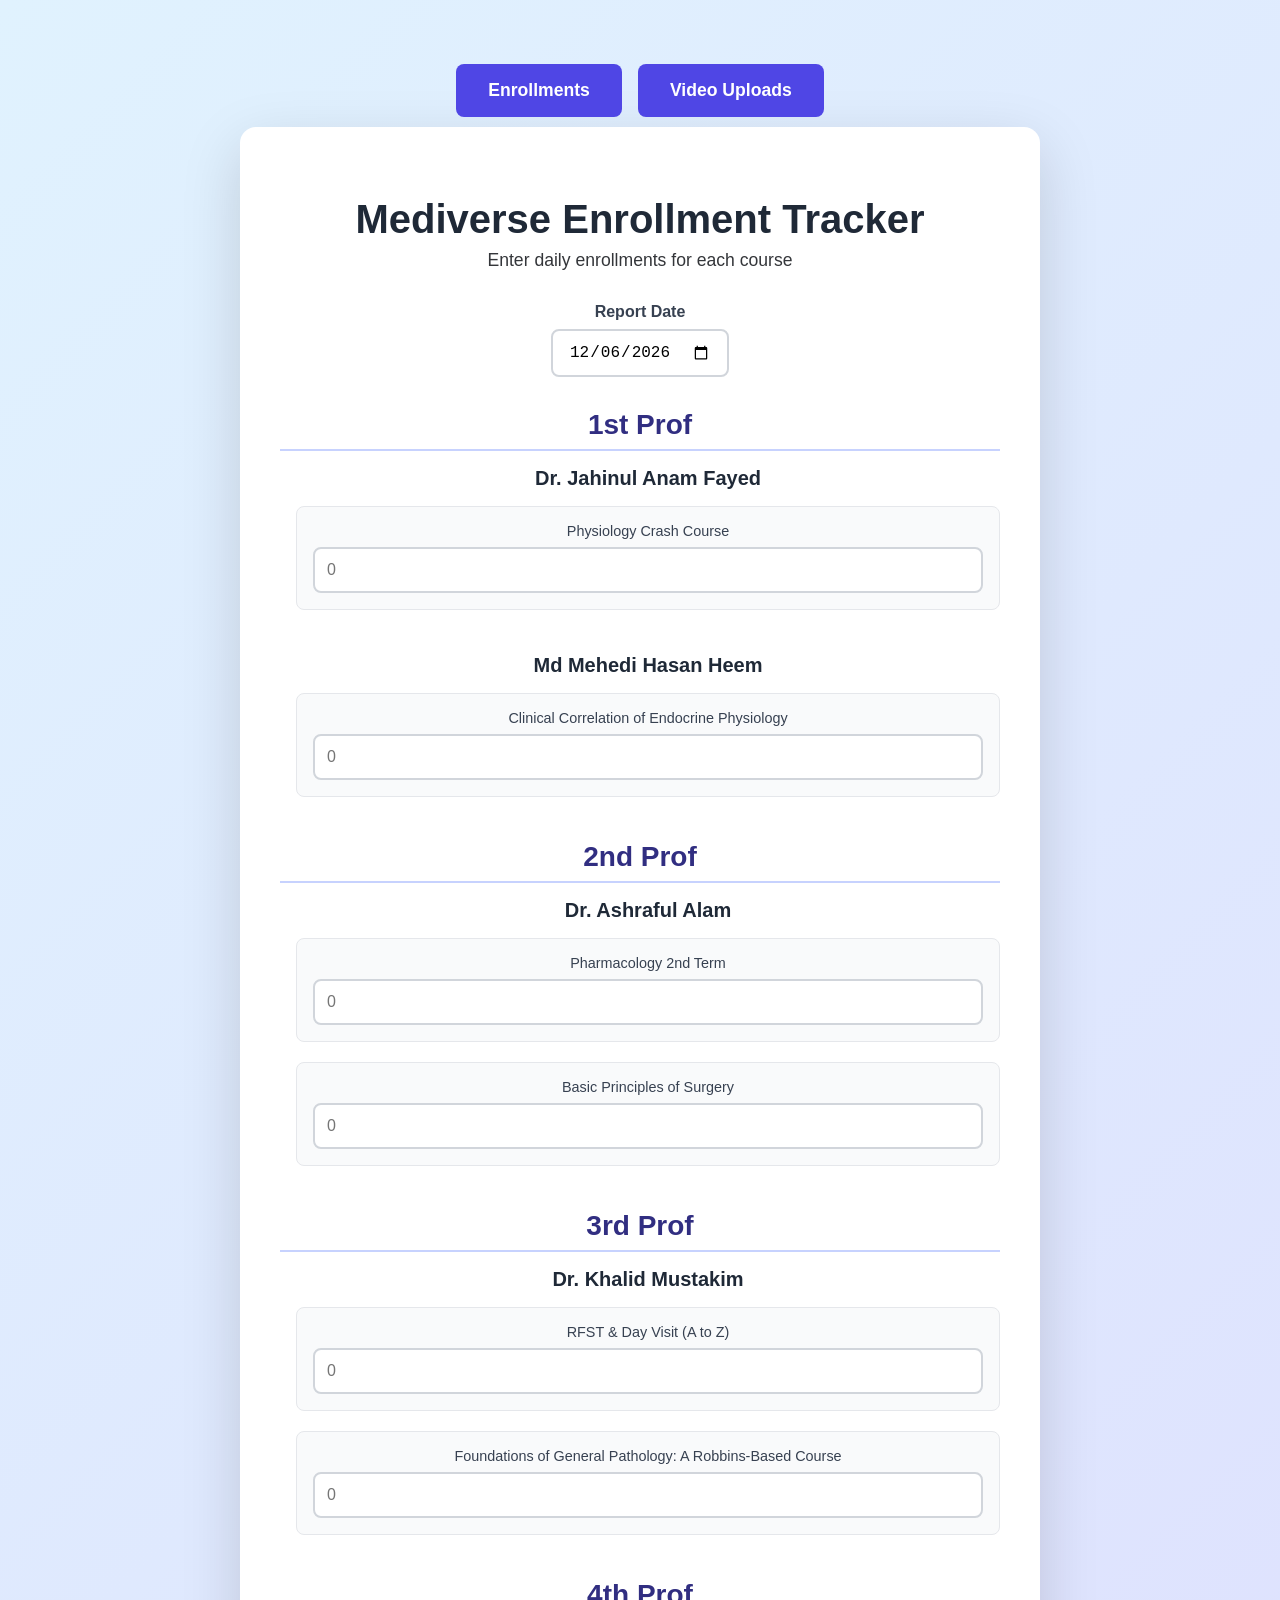
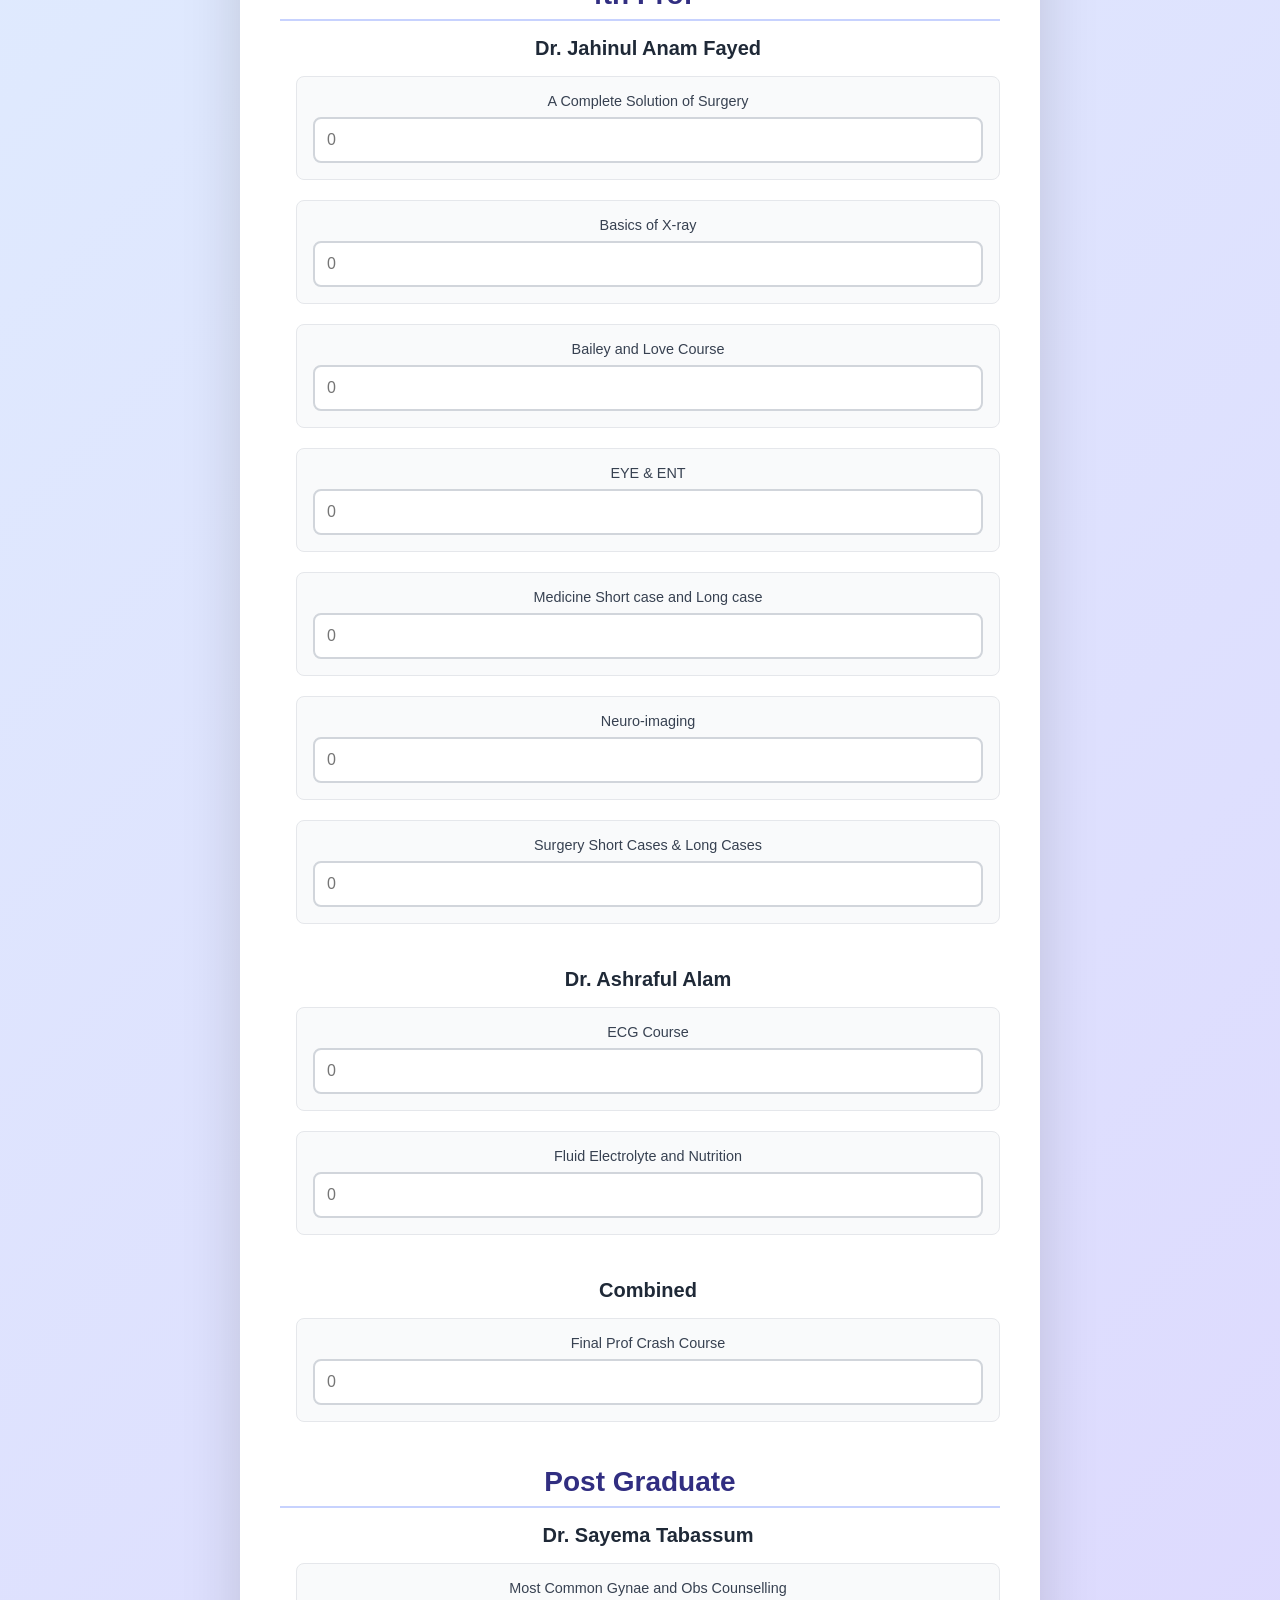
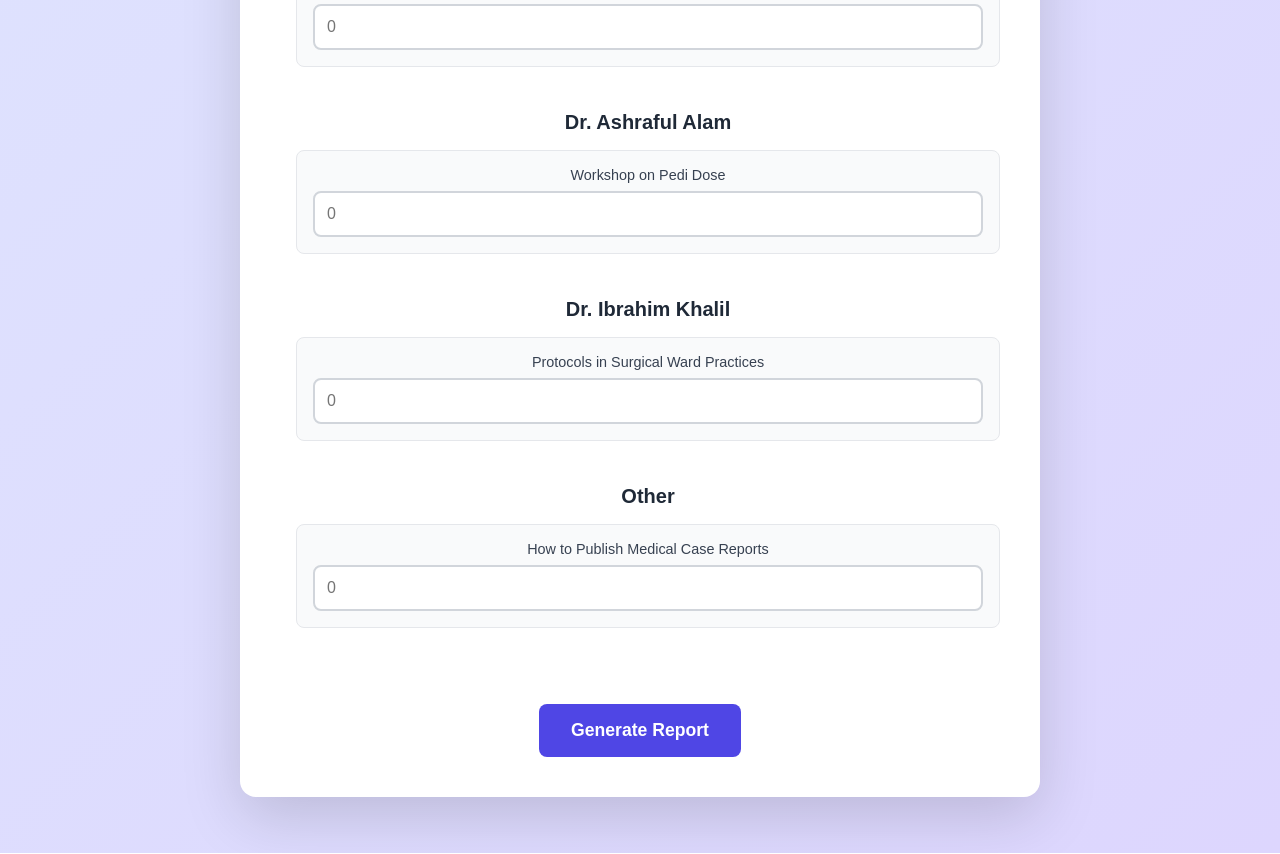
==== index.html @ a091a749 "update" ====
<!doctype html>
<html lang="en">
  <head>
    <meta charset="UTF-8" />
    <meta name="viewport" content="width=device-width, initial-scale=1.0" />
    <title>Mediverse Enrollment Tracker</title>
    <style>
      * {
        margin: 0;
        padding: 0;
        box-sizing: border-box;
      }

      body {
        font-family: "Segoe UI", Tahoma, Geneva, Verdana, sans-serif;
        background: linear-gradient(135deg, #e0f2fe 0%, #ddd6fe 100%);
        min-height: 100vh;
        padding: 2rem;
      }

      .container {
        max-width: 800px;
        margin: 0 auto;
      }

      .card {
        background: white;
        border-radius: 1rem;
        box-shadow: 0 20px 60px rgba(0, 0, 0, 0.15);
        padding: 40px;
        margin-bottom: 1.5rem;
      }
      .card-content {
        width: 100%;
        margin: 0 auto;
        display: flex;
        flex-direction: column;
        justify-items: center;
        justify-content: center;
        text-align: center;
      }
      /* ------------------- */
      h1 {
        color: #1f2937;
        font-size: 2.5rem;
        margin-bottom: 0.5rem;
        text-align: center;
        margin-top: 30px;
      }

      .subtitle {
        color: #34363a;
        margin-bottom: 2rem;
        font-size: 1.1rem;
      }

      .date-input {
        margin-bottom: 2rem;
      }

      .date-input label {
        display: block;
        font-weight: 600;
        color: #374151;
        margin-bottom: 0.5rem;
      }

      .date-input input {
        padding: 0.75rem 1rem;
        border: 2px solid #d1d5db;
        border-radius: 0.5rem;
        font-size: 1rem;
      }

      .date-input input:focus {
        outline: none;
        border-color: #4f46e5;
      }

      .prof-section {
        /* margin-bottom: 2rem; */
        margin: 0 auto;
        display: flex;
        flex-direction: column;
        justify-content: center;
        justify-items: center;
      }

      .prof-title {
        color: #312e81;
        font-size: 1.75rem;
        font-weight: 700;
        margin-bottom: 1rem;
        padding-bottom: 0.5rem;
        border-bottom: 2px solid #c7d2fe;
      }

      .mentor-section {
        margin-left: 1rem;
        margin-bottom: 1.5rem;
      }

      .mentor-title {
        color: #1f2937;
        font-size: 1.25rem;
        font-weight: 600;
        margin-bottom: 1rem;
      }

      .course-item {
        margin: 0px auto 20px;
        width: 100%;
        background: #f9fafb;
        border: 1px solid #e5e7eb;
        border-radius: 0.5rem;
        padding: 1rem;
      }

      .course-item label {
        display: block;
        color: #374151;
        font-weight: 500;
        margin-bottom: 0.5rem;
        font-size: 0.9rem;
      }

      .course-item input {
        width: 100%;
        padding: 0.75rem;
        border: 2px solid #d1d5db;
        border-radius: 0.5rem;
        font-size: 1rem;
      }

      .course-item input:focus {
        outline: none;
        border-color: #4f46e5;
      }

      .btn-container {
        display: flex;
        gap: 1rem;
        justify-content: center;
        margin-top: 2rem;
      }

      .btn {
        padding: 1rem 2rem;
        font-size: 1.1rem;
        font-weight: 600;
        border: none;
        border-radius: 0.5rem;
        cursor: pointer;
        transition: all 0.3s;
      }

      .btn-primary {
        background: #4f46e5;
        color: white;
      }

      .btn-primary:hover {
        background: #4338ca;
      }

      .btn-secondary {
        background: #6b7280;
        color: white;
      }

      .btn-secondary:hover {
        background: #4b5563;
      }

      /* Report Styles */
      /* ----------------------------------------- */
      #report-view {
        display: none;
      }

      .report-header {
        border-bottom: 4px solid #217080;
        padding-bottom: 1.5rem;
        margin-bottom: 1.5rem;
        display: flex;
        justify-content: space-between;
        align-items: center;
      }

      .report-title-section h1 {
        font-size: 3rem;
      }

      .report-date {
        text-align: right;
        color: #374151;
        font-size: 1.1rem;
      }

      .total-card {
        background: linear-gradient(45deg, #2ebee6 0%, #077192 100%);
        color: white;
        border-radius: 1rem;
        padding: 2rem;
        margin-bottom: 2rem;
        box-shadow: 0 10px 30px rgba(79, 70, 229, 0.3);
      }

      .total-content {
        display: flex;
        align-items: center;
        gap: 1.5rem;
      }

      .total-icon {
        font-size: 3rem;
      }

      .total-label {
        color: #ffffff;
        font-size: 1.5rem;
        font-weight: bold;
        text-transform: uppercase;
        letter-spacing: 0.05em;
      }

      .total-number {
        font-size: 3.5rem;
        font-weight: 700;
      }

      .report-prof-section {
        margin-bottom: 2rem;
      }

      .report-prof-header {
        background: #eef2ff;
        border-radius: 0.5rem;
        padding: 1rem 1.5rem;
        margin-bottom: 1rem;
        display: flex;
        justify-content: space-between;
        align-items: center;
      }

      .report-prof-title {
        color: #312e81;
        font-size: 1.75rem;
        font-weight: 700;
      }

      .report-prof-total {
        background: #4f46e5;
        color: white;
        padding: 0.5rem 1.5rem;
        border-radius: 2rem;
        font-weight: 700;
        font-size: 1.1rem;
      }

      .report-mentor-section {
        margin-left: 1.5rem;
        margin-bottom: 1.5rem;
      }

      .report-mentor-header {
        background: white;
        border-left: 4px solid #818cf8;
        padding: 0.75rem 1rem;
        margin-bottom: 1rem;
        display: flex;
        justify-content: space-between;
        align-items: center;
      }

      .report-mentor-title {
        font-size: 1.25rem;
        font-weight: 600;
        color: #1f2937;
      }

      .report-mentor-total {
        color: #4f46e5;
        font-weight: 600;
      }

      .report-course-list {
        margin-left: 1.5rem;
      }

      .report-course-item {
        background: #f9fafb;
        border-radius: 0.5rem;
        padding: 1rem 1.5rem;
        margin-bottom: 0.5rem;
        display: flex;
        justify-content: space-between;
        align-items: center;
      }

      .report-course-name {
        color: #374151;
      }

      .report-course-count {
        background: #ddd6fe;
        color: #5b21b6;
        padding: 0.5rem 1rem;
        border-radius: 2rem;
        font-weight: 600;
      }

      .report-footer {
        border-top: 2px solid #e5e7eb;
        padding-top: 1.5rem;
        margin-top: 2rem;
        text-align: center;
        color: #6b7280;
        font-size: 0.875rem;
      }

      .hidden {
        display: none;
      }
    </style>
  </head>
  <body>
    <!-- Form View -->
    <div id="form-view" class="container">
      <div class="btn-container" style="margin-bottom: 10px">
        <a href="#" style="text-decoration: none; color: white"
          ><button class="btn btn-primary">Enrollments</button></a
        >
        <a href="./videoReport.html" style="text-decoration: none; color: white"
          ><button class="btn btn-primary">Video Uploads</button></a
        >
      </div>
      <div class="card">
        <div class="card-content">
          <h1>Mediverse Enrollment Tracker</h1>
          <p class="subtitle">Enter daily enrollments for each course</p>

          <div class="date-input">
            <label>Report Date</label>
            <input type="date" id="reportDate" />
          </div>

          <div id="coursesForm"></div>

          <div class="btn-container">
            <button class="btn btn-primary" onclick="generateReport()">
              Generate Report
            </button>
          </div>
        </div>
      </div>
    </div>

    <!-- Report View -->
    <div id="report-view" class="container">
      <div class="card">
        <div class="report-header">
          <div class="report-title-section">
            <h1>Mediverse</h1>
            <p class="subtitle">Daily Enrollment Report</p>
          </div>
          <div class="report-date" id="reportDateDisplay"></div>
        </div>

        <div class="total-card">
          <div class="total-content">
            <div class="total-icon">🧑‍🎓</div>
            <div>
              <div class="total-label">Total Enrollments</div>
              <div class="total-number" id="totalEnrollments">0</div>
            </div>
          </div>
        </div>

        <div id="reportContent"></div>

        <div class="report-footer">
          Generated by Mediverse Enrollment Tracking System
        </div>
      </div>

      <div class="btn-container">
        <button class="btn btn-secondary" onclick="backToForm()">
          ← Back to Form
        </button>
        <button class="btn btn-primary" onclick="downloadReport()">
          📥 Download Report
        </button>
        <button class="btn btn-primary" onclick="newReport()">
          New Report
        </button>
      </div>
    </div>

    <!-- html2canvas library for screenshot -->
    <script>
      const courses = {
        "1st Prof": {
          "Dr. Jahinul Anam Fayed": ["Physiology Crash Course"],
          "Md Mehedi Hasan Heem": [
            "Clinical Correlation of Endocrine Physiology",
          ],
        },
        "2nd Prof": {
          "Dr. Ashraful Alam": [
            "Pharmacology 2nd Term",
            "Basic Principles of Surgery",
          ],
        },
        "3rd Prof": {
          "Dr. Khalid Mustakim": [
            "RFST & Day Visit (A to Z)",
            "Foundations of General Pathology: A Robbins-Based Course",
          ],
        },
        "4th Prof": {
          "Dr. Jahinul Anam Fayed": [
            "A Complete Solution of Surgery",
            "Basics of X-ray",
            "Bailey and Love Course",
            "EYE & ENT",
            "Medicine Short case and Long case",
            "Neuro-imaging",
            "Surgery Short Cases & Long Cases",
          ],
          "Dr. Ashraful Alam": [
            "ECG Course",
            "Fluid Electrolyte and Nutrition",
          ],
          Combined: ["Final Prof Crash Course"],
        },
        "Post Graduate": {
          "Dr. Sayema Tabassum": ["Most Common Gynae and Obs Counselling"],
          "Dr. Ashraful Alam": ["Workshop on Pedi Dose"],
          "Dr. Ibrahim Khalil": ["Protocols in Surgical Ward Practices"],
          Other: ["How to Publish Medical Case Reports"],
        },
      };

      let enrollments = {};

      // Initialize form
      function initForm() {
        const today = new Date().toISOString().split("T")[0];
        document.getElementById("reportDate").value = today;

        const formContainer = document.getElementById("coursesForm");
        let html = "";

        for (const [prof, mentors] of Object.entries(courses)) {
          html += `<div class="prof-section">
                    <h2 class="prof-title">${prof}</h2>`;

          for (const [mentor, courseList] of Object.entries(mentors)) {
            html += `<div class="mentor-section">
                        <h3 class="mentor-title">${mentor}</h3>
                        <div class="courses-grid">`;

            for (const course of courseList) {
              const id = `${prof}|${mentor}|${course}`;
              html += `<div class="course-item">
                            <label>${course}</label>
                            <input type="number" min="0" placeholder="0" id="${id}" 
                                   onchange="updateEnrollment('${id}', this.value)">
                        </div>`;
            }

            html += `</div></div>`;
          }

          html += `</div>`;
        }

        formContainer.innerHTML = html;
      }

      function updateEnrollment(id, value) {
        enrollments[id] = parseInt(value) || 0;
      }

      function generateReport() {
        const date = document.getElementById("reportDate").value;
        const dateObj = new Date(date + "T00:00:00");
        const formattedDate = dateObj.toLocaleDateString("en-GB", {
          day: "2-digit",
          month: "long",
          year: "numeric",
        });

        document.getElementById("reportDateDisplay").innerHTML =
          `📅 ${formattedDate}`;

        let total = 0;
        for (const val of Object.values(enrollments)) {
          total += val;
        }
        document.getElementById("totalEnrollments").textContent = total;

        const reportContent = document.getElementById("reportContent");
        let html = "";

        for (const [prof, mentors] of Object.entries(courses)) {
          let profTotal = 0;
          let profHtml = "";

          for (const [mentor, courseList] of Object.entries(mentors)) {
            let mentorTotal = 0;
            let mentorHtml = "";

            for (const course of courseList) {
              const id = `${prof}|${mentor}|${course}`;
              const count = enrollments[id] || 0;

              if (count > 0) {
                mentorTotal += count;
                mentorHtml += `<div class="report-course-item">
                                <span class="report-course-name">${course}</span>
                                <span class="report-course-count">${count}</span>
                            </div>`;
              }
            }

            if (mentorTotal > 0) {
              profTotal += mentorTotal;
              profHtml += `<div class="report-mentor-section">
                            <div class="report-mentor-header">
                                <span class="report-mentor-title">${mentor}</span>
                                <span class="report-mentor-total">${mentorTotal} enrollments</span>
                            </div>
                            <div class="report-course-list">${mentorHtml}</div>
                        </div>`;
            }
          }

          if (profTotal > 0) {
            html += `<div class="report-prof-section">
                        <div class="report-prof-header">
                            <span class="report-prof-title">📚 ${prof}</span>
                            <span class="report-prof-total">${profTotal} students</span>
                        </div>
                        ${profHtml}
                    </div>`;
          }
        }

        reportContent.innerHTML = html;

        document.getElementById("form-view").style.display = "none";
        document.getElementById("report-view").style.display = "block";
      }

      function backToForm() {
        document.getElementById("form-view").style.display = "block";
        document.getElementById("report-view").style.display = "none";
      }

      function newReport() {
        enrollments = {};
        const inputs = document.querySelectorAll('input[type="number"]');
        inputs.forEach((input) => (input.value = ""));
        backToForm();
      }

      function downloadReport() {
        // Check if html2canvas is loaded
        if (typeof html2canvas === "undefined") {
          alert(
            "Download library is still loading. Please wait a moment and try again.",
          );
          return;
        }

        const reportCard = document.querySelector("#report-view .card");
        const buttons = document.querySelector("#report-view .btn-container");

        // Hide buttons temporarily
        buttons.style.display = "none";

        // Small delay to ensure rendering
        setTimeout(() => {
          html2canvas(reportCard, {
            scale: 2,
            backgroundColor: "#ffffff",
            logging: false,
            useCORS: true,
            allowTaint: true,
          })
            .then((canvas) => {
              // Show buttons again
              buttons.style.display = "flex";

              // Convert to blob and download
              canvas.toBlob((blob) => {
                const url = URL.createObjectURL(blob);
                const link = document.createElement("a");
                const date = document.getElementById("reportDate").value;
                link.download = `Mediverse_Enrollment_Report_${date}.png`;
                link.href = url;
                document.body.appendChild(link);
                link.click();
                document.body.removeChild(link);
                URL.revokeObjectURL(url);
              });
            })
            .catch((error) => {
              buttons.style.display = "flex";
              alert("Error generating report: " + error.message);
              console.error("Download error:", error);
            });
        }, 100);
      }

      // Initialize on load
      initForm();
    </script>
  </body>
</html>
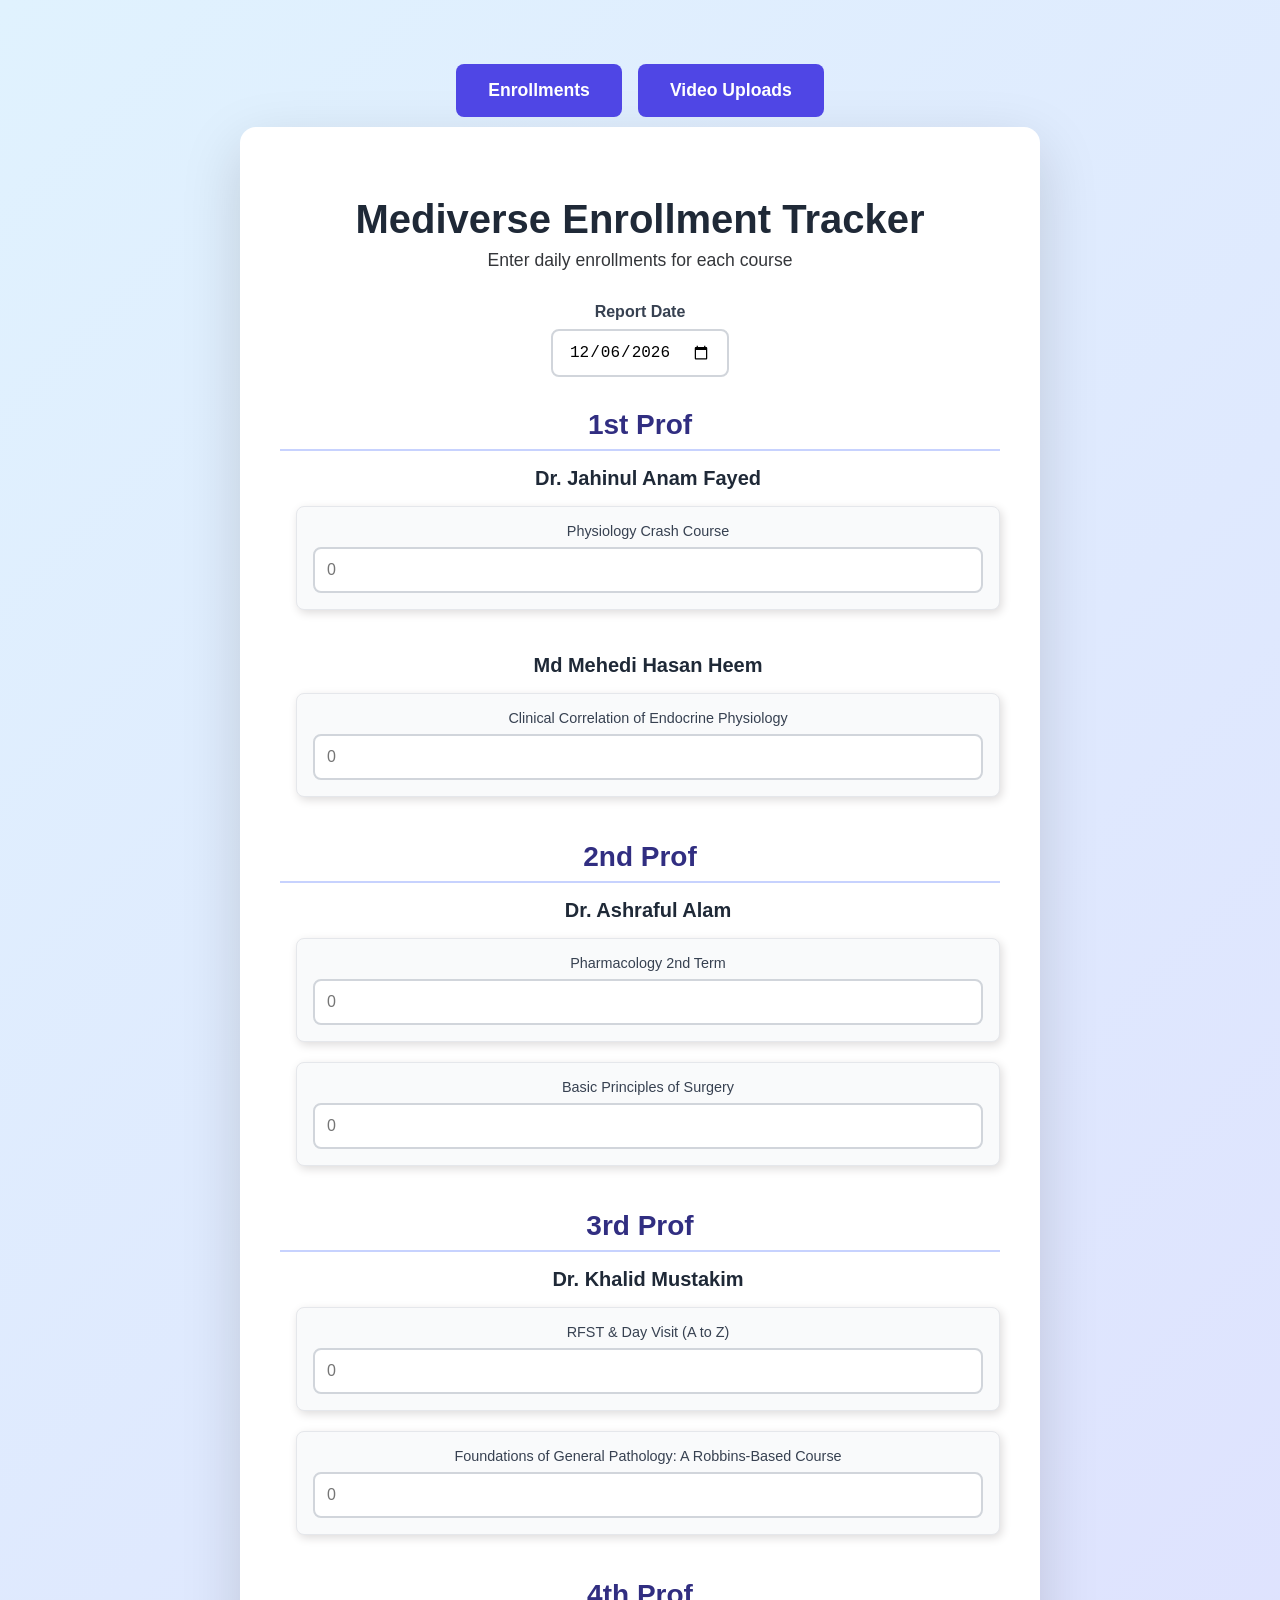
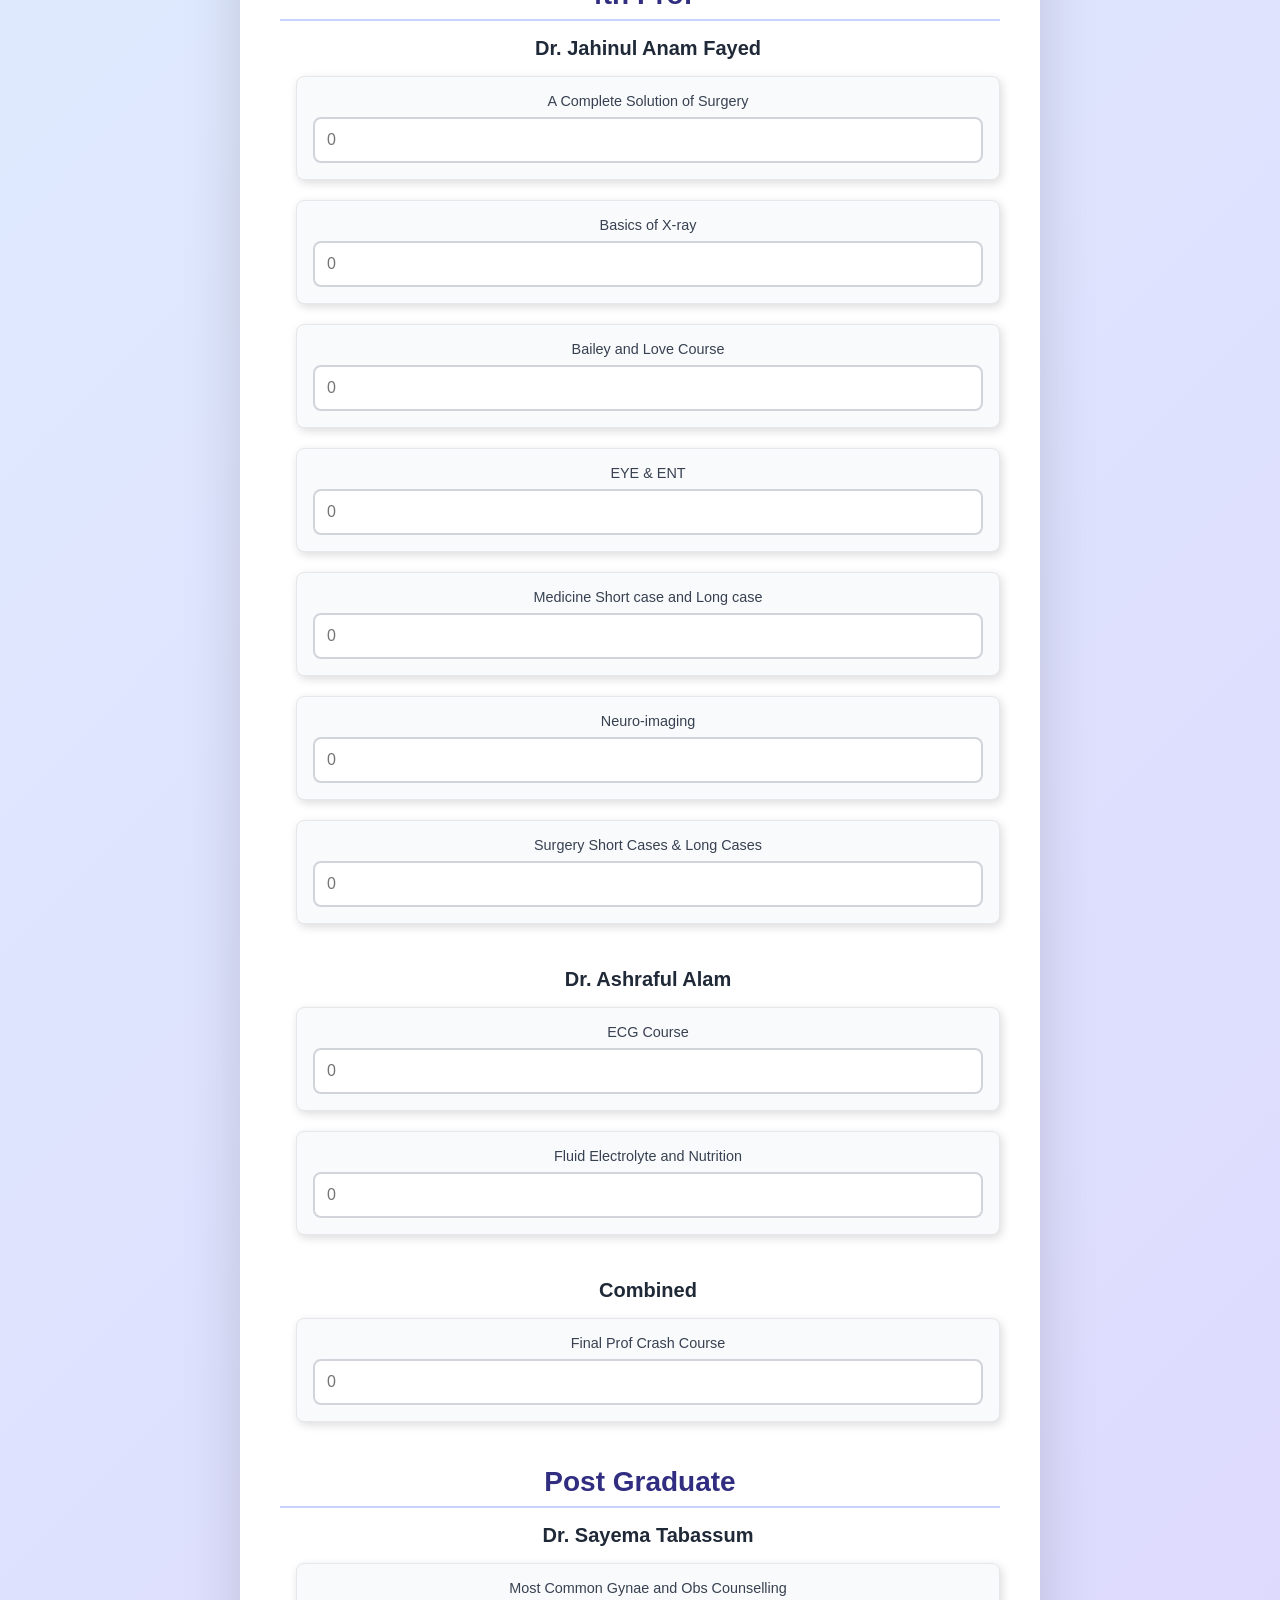
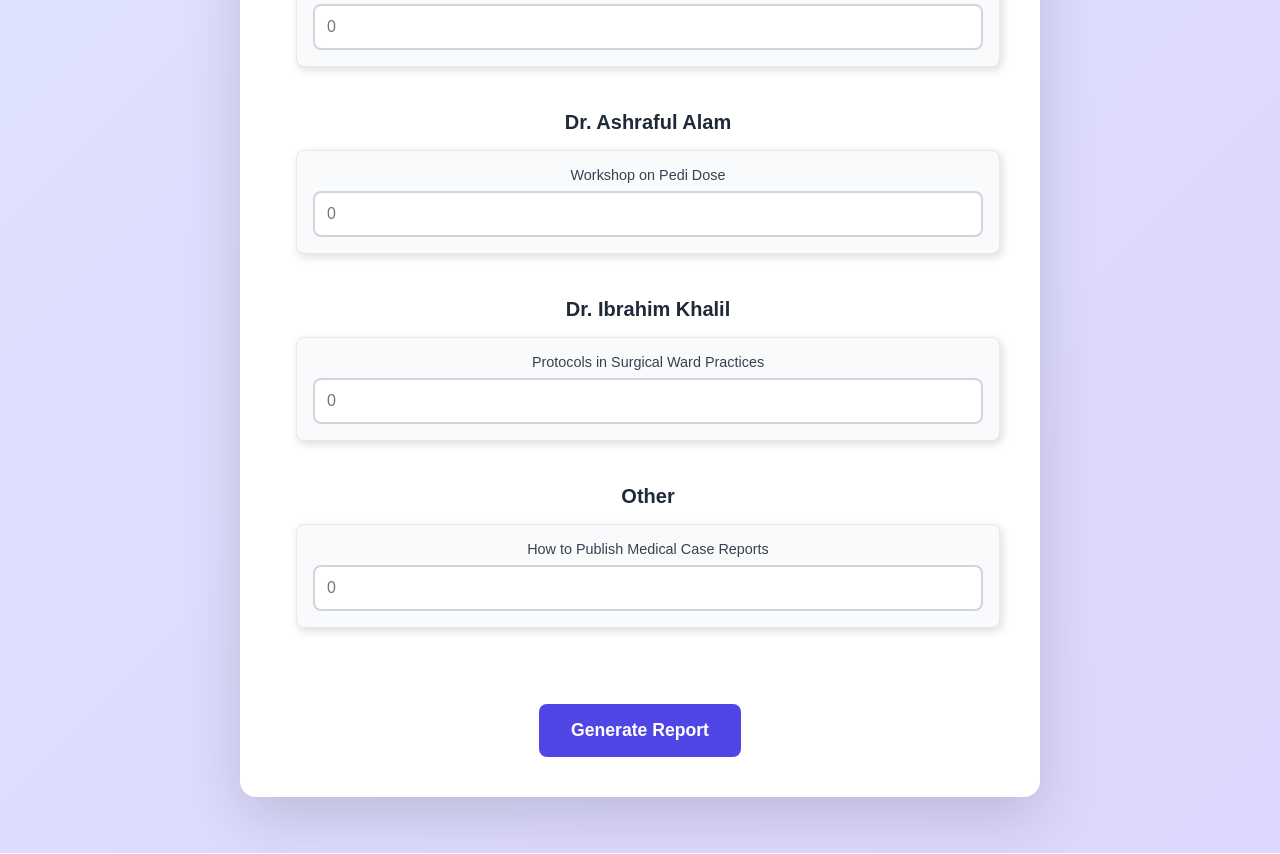
==== commit 655cd71d: "shadow added to input-item and report-item" ====
--- a/index.html
+++ b/index.html
@@ -114,6 +114,7 @@
         border: 1px solid #e5e7eb;
         border-radius: 0.5rem;
         padding: 1rem;
+        box-shadow:2px 3px 10px  rgb(222, 220, 220);
       }
 
       .course-item label {
@@ -296,6 +297,8 @@
         display: flex;
         justify-content: space-between;
         align-items: center;
+        
+        box-shadow:1px 2px 8px  rgb(222, 220, 220);
       }
 
       .report-course-name {
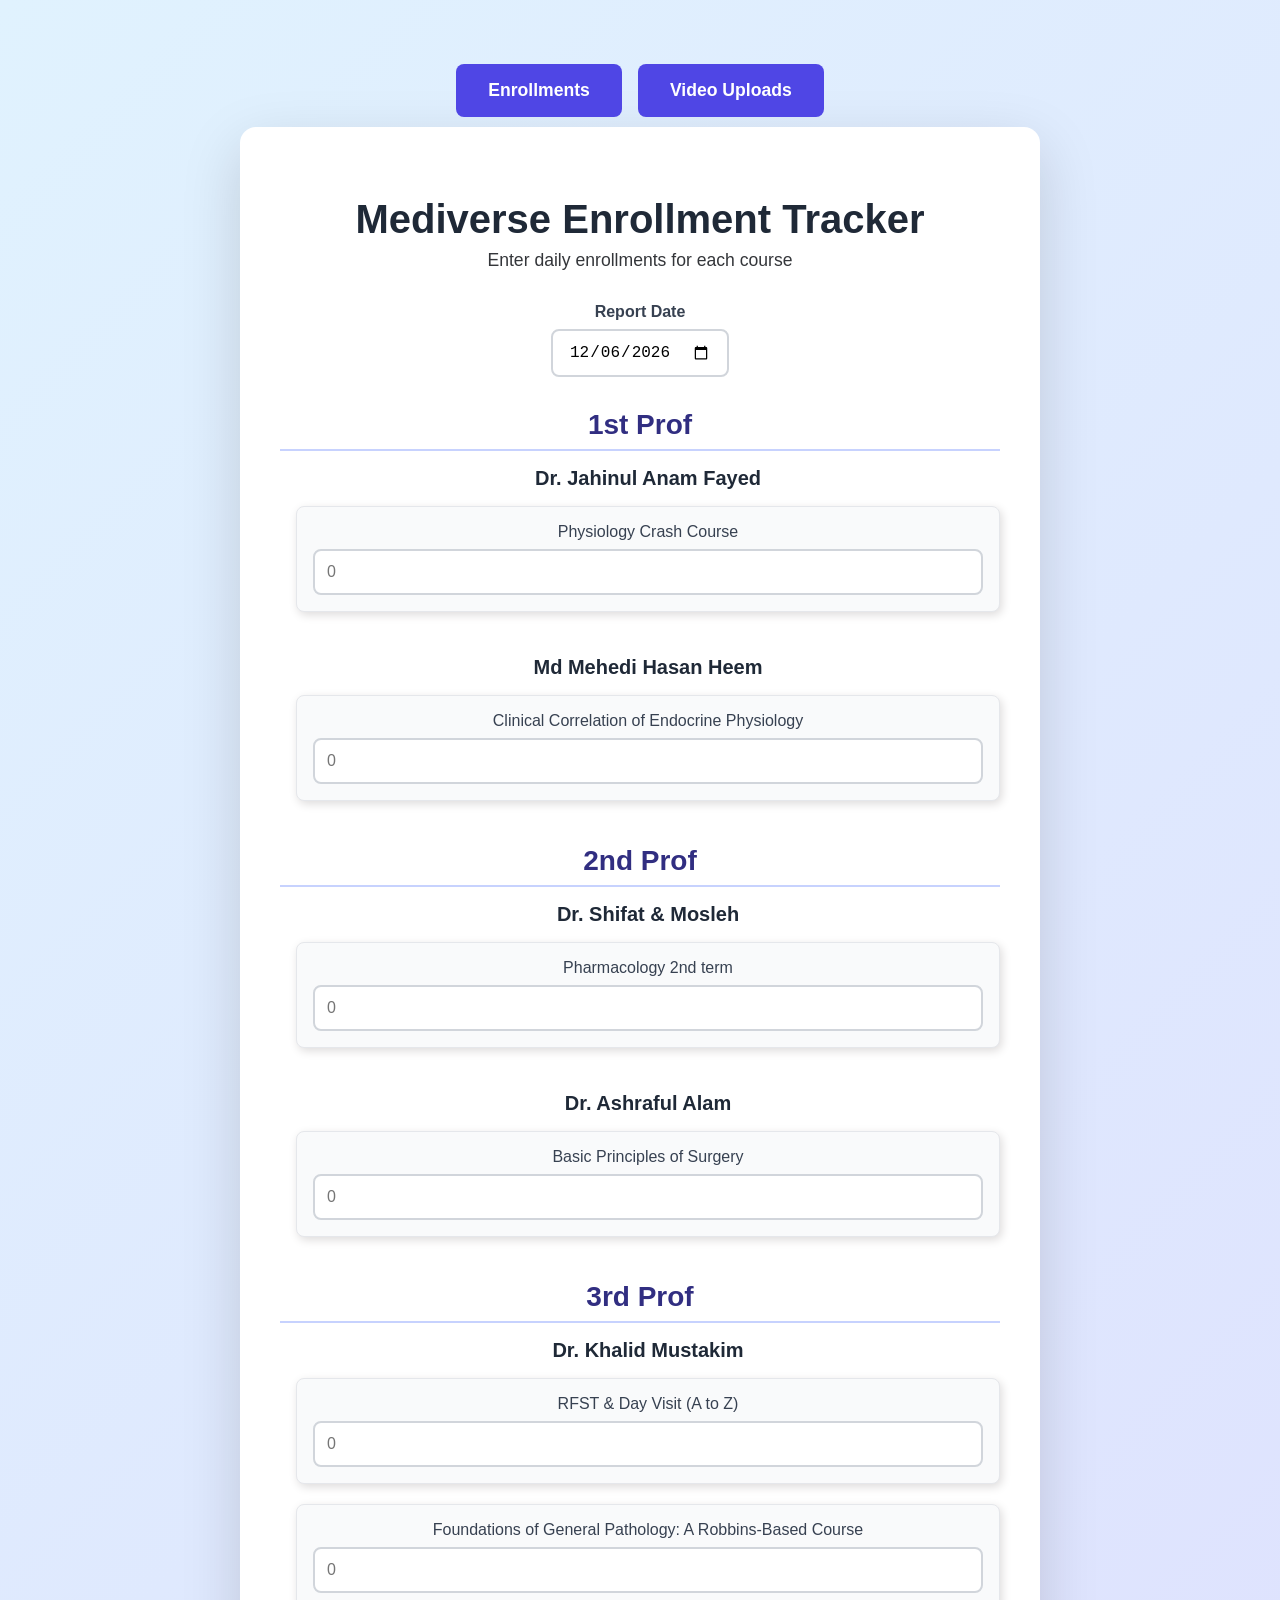
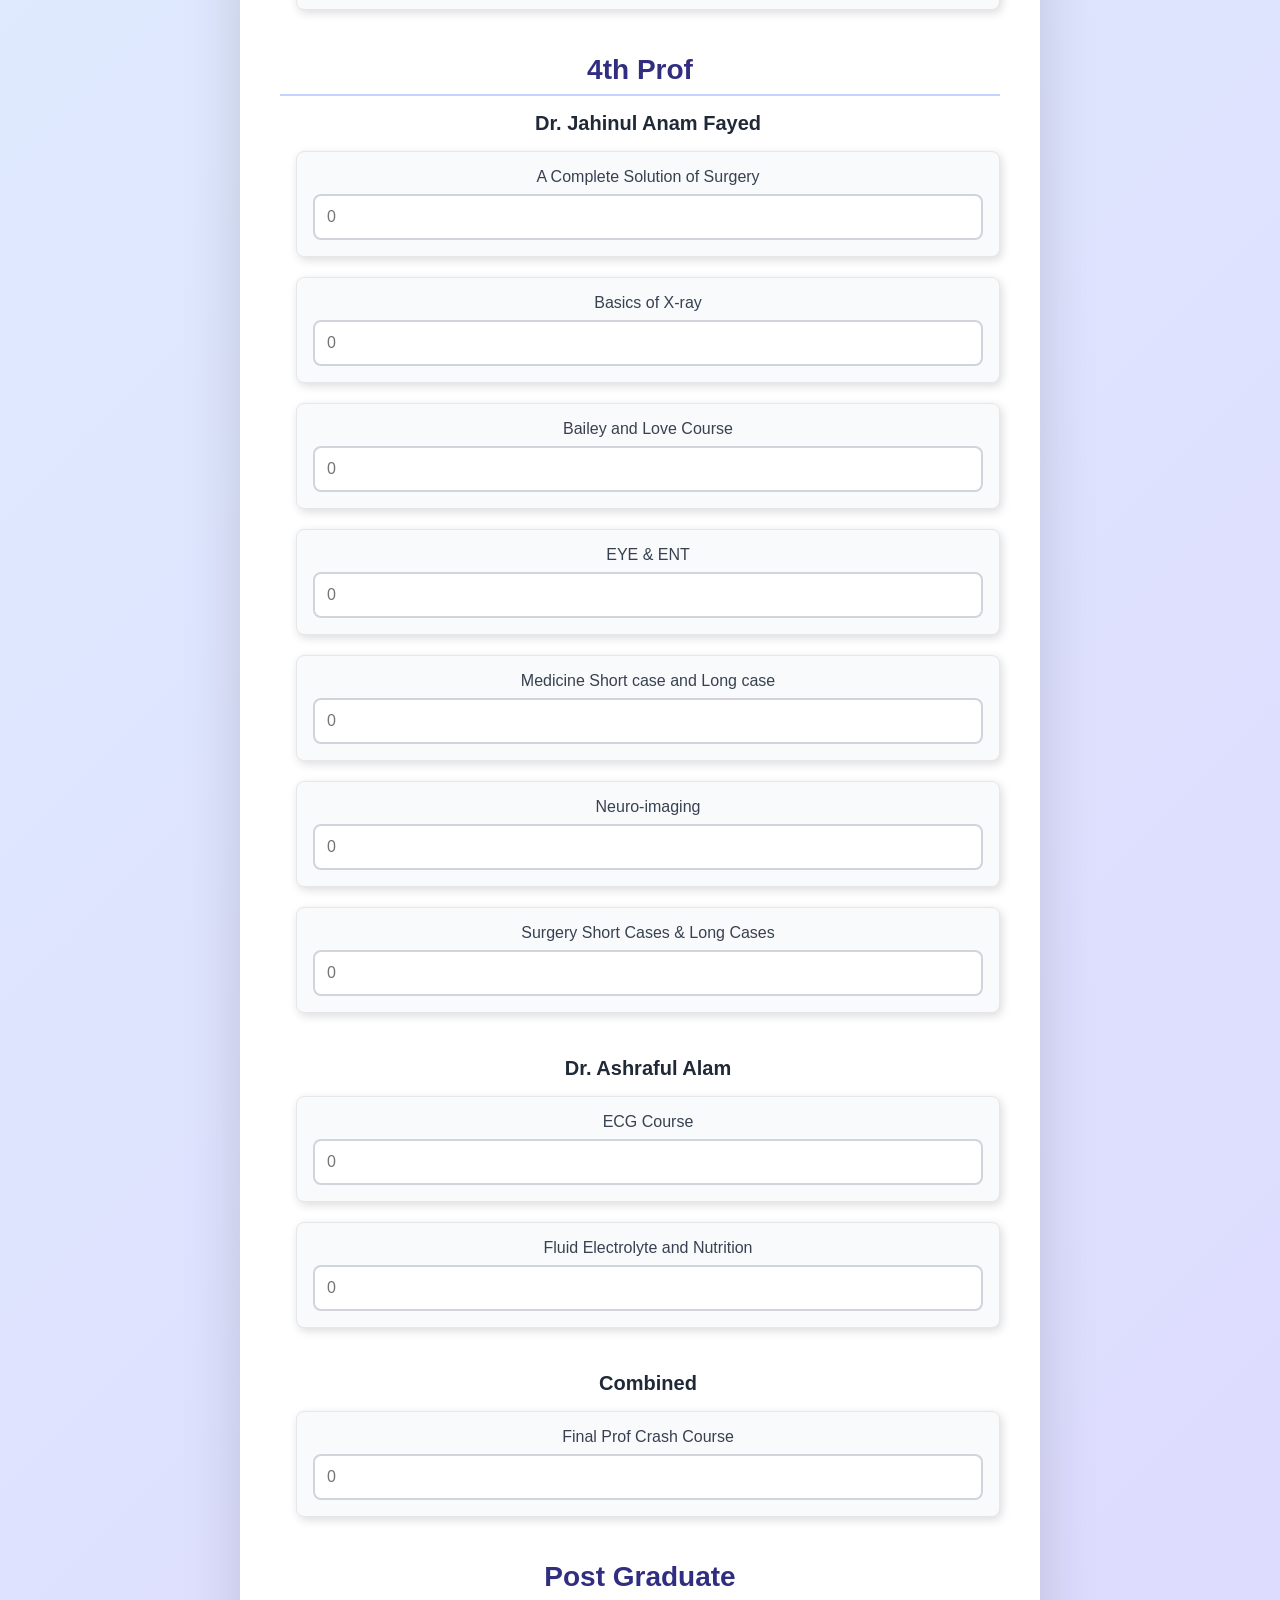
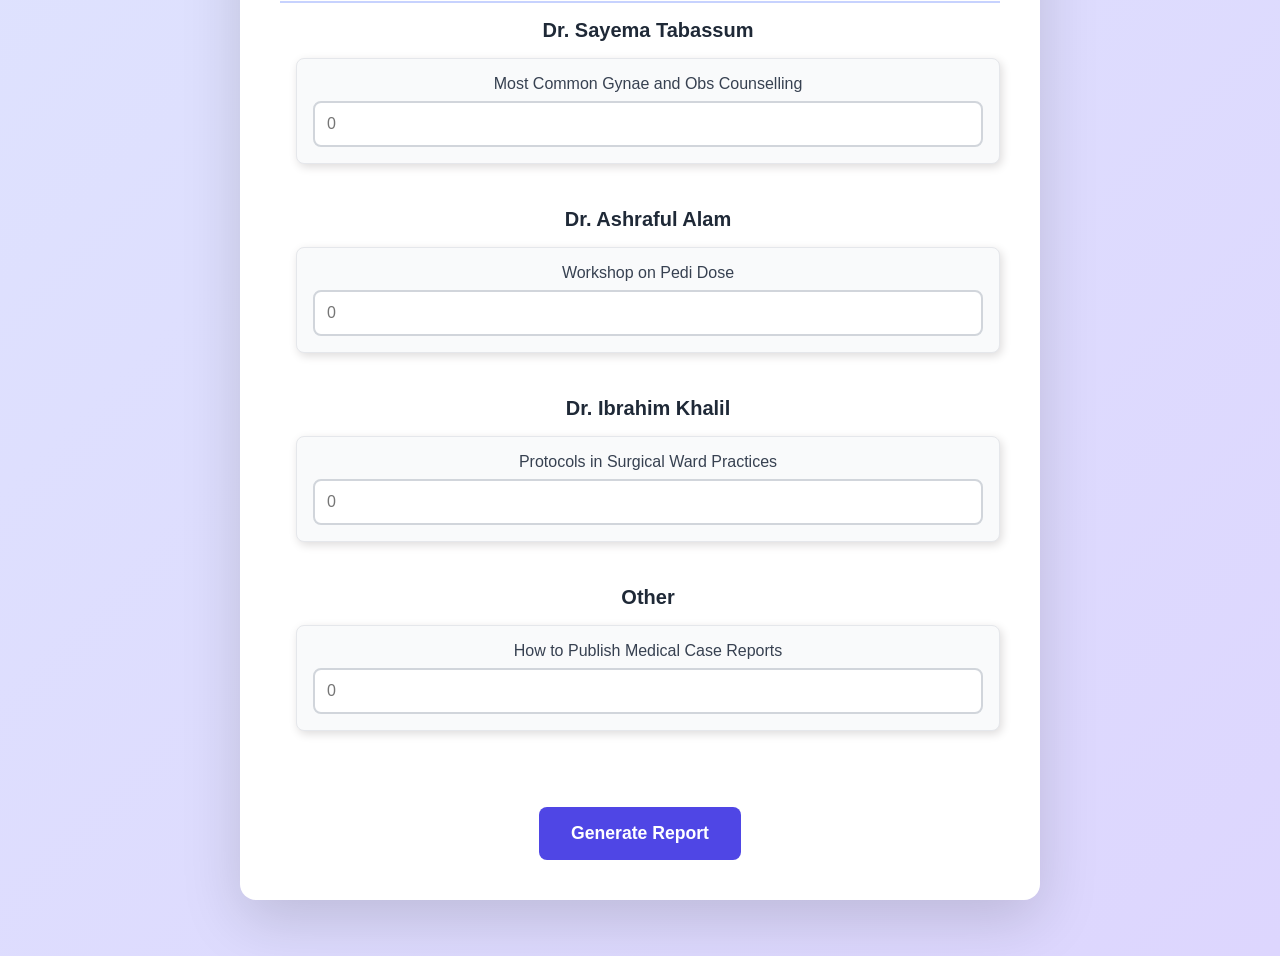
==== commit 070e0e70: "update" ====
--- a/index.html
+++ b/index.html
@@ -3,329 +3,9 @@
   <head>
     <meta charset="UTF-8" />
     <meta name="viewport" content="width=device-width, initial-scale=1.0" />
+    <link rel="stylesheet" href="indexStyle.css">
     <title>Mediverse Enrollment Tracker</title>
-    <style>
-      * {
-        margin: 0;
-        padding: 0;
-        box-sizing: border-box;
-      }
-
-      body {
-        font-family: "Segoe UI", Tahoma, Geneva, Verdana, sans-serif;
-        background: linear-gradient(135deg, #e0f2fe 0%, #ddd6fe 100%);
-        min-height: 100vh;
-        padding: 2rem;
-      }
-
-      .container {
-        max-width: 800px;
-        margin: 0 auto;
-      }
-
-      .card {
-        background: white;
-        border-radius: 1rem;
-        box-shadow: 0 20px 60px rgba(0, 0, 0, 0.15);
-        padding: 40px;
-        margin-bottom: 1.5rem;
-      }
-      .card-content {
-        width: 100%;
-        margin: 0 auto;
-        display: flex;
-        flex-direction: column;
-        justify-items: center;
-        justify-content: center;
-        text-align: center;
-      }
-      /* ------------------- */
-      h1 {
-        color: #1f2937;
-        font-size: 2.5rem;
-        margin-bottom: 0.5rem;
-        text-align: center;
-        margin-top: 30px;
-      }
-
-      .subtitle {
-        color: #34363a;
-        margin-bottom: 2rem;
-        font-size: 1.1rem;
-      }
-
-      .date-input {
-        margin-bottom: 2rem;
-      }
-
-      .date-input label {
-        display: block;
-        font-weight: 600;
-        color: #374151;
-        margin-bottom: 0.5rem;
-      }
-
-      .date-input input {
-        padding: 0.75rem 1rem;
-        border: 2px solid #d1d5db;
-        border-radius: 0.5rem;
-        font-size: 1rem;
-      }
-
-      .date-input input:focus {
-        outline: none;
-        border-color: #4f46e5;
-      }
-
-      .prof-section {
-        /* margin-bottom: 2rem; */
-        margin: 0 auto;
-        display: flex;
-        flex-direction: column;
-        justify-content: center;
-        justify-items: center;
-      }
-
-      .prof-title {
-        color: #312e81;
-        font-size: 1.75rem;
-        font-weight: 700;
-        margin-bottom: 1rem;
-        padding-bottom: 0.5rem;
-        border-bottom: 2px solid #c7d2fe;
-      }
-
-      .mentor-section {
-        margin-left: 1rem;
-        margin-bottom: 1.5rem;
-      }
-
-      .mentor-title {
-        color: #1f2937;
-        font-size: 1.25rem;
-        font-weight: 600;
-        margin-bottom: 1rem;
-      }
-
-      .course-item {
-        margin: 0px auto 20px;
-        width: 100%;
-        background: #f9fafb;
-        border: 1px solid #e5e7eb;
-        border-radius: 0.5rem;
-        padding: 1rem;
-        box-shadow:2px 3px 10px  rgb(222, 220, 220);
-      }
-
-      .course-item label {
-        display: block;
-        color: #374151;
-        font-weight: 500;
-        margin-bottom: 0.5rem;
-        font-size: 0.9rem;
-      }
-
-      .course-item input {
-        width: 100%;
-        padding: 0.75rem;
-        border: 2px solid #d1d5db;
-        border-radius: 0.5rem;
-        font-size: 1rem;
-      }
-
-      .course-item input:focus {
-        outline: none;
-        border-color: #4f46e5;
-      }
-
-      .btn-container {
-        display: flex;
-        gap: 1rem;
-        justify-content: center;
-        margin-top: 2rem;
-      }
-
-      .btn {
-        padding: 1rem 2rem;
-        font-size: 1.1rem;
-        font-weight: 600;
-        border: none;
-        border-radius: 0.5rem;
-        cursor: pointer;
-        transition: all 0.3s;
-      }
-
-      .btn-primary {
-        background: #4f46e5;
-        color: white;
-      }
-
-      .btn-primary:hover {
-        background: #4338ca;
-      }
-
-      .btn-secondary {
-        background: #6b7280;
-        color: white;
-      }
-
-      .btn-secondary:hover {
-        background: #4b5563;
-      }
-
-      /* Report Styles */
-      /* ----------------------------------------- */
-      #report-view {
-        display: none;
-      }
-
-      .report-header {
-        border-bottom: 4px solid #217080;
-        padding-bottom: 1.5rem;
-        margin-bottom: 1.5rem;
-        display: flex;
-        justify-content: space-between;
-        align-items: center;
-      }
-
-      .report-title-section h1 {
-        font-size: 3rem;
-      }
-
-      .report-date {
-        text-align: right;
-        color: #374151;
-        font-size: 1.1rem;
-      }
-
-      .total-card {
-        background: linear-gradient(45deg, #2ebee6 0%, #077192 100%);
-        color: white;
-        border-radius: 1rem;
-        padding: 2rem;
-        margin-bottom: 2rem;
-        box-shadow: 0 10px 30px rgba(79, 70, 229, 0.3);
-      }
-
-      .total-content {
-        display: flex;
-        align-items: center;
-        gap: 1.5rem;
-      }
-
-      .total-icon {
-        font-size: 3rem;
-      }
-
-      .total-label {
-        color: #ffffff;
-        font-size: 1.5rem;
-        font-weight: bold;
-        text-transform: uppercase;
-        letter-spacing: 0.05em;
-      }
-
-      .total-number {
-        font-size: 3.5rem;
-        font-weight: 700;
-      }
-
-      .report-prof-section {
-        margin-bottom: 2rem;
-      }
-
-      .report-prof-header {
-        background: #eef2ff;
-        border-radius: 0.5rem;
-        padding: 1rem 1.5rem;
-        margin-bottom: 1rem;
-        display: flex;
-        justify-content: space-between;
-        align-items: center;
-      }
-
-      .report-prof-title {
-        color: #312e81;
-        font-size: 1.75rem;
-        font-weight: 700;
-      }
-
-      .report-prof-total {
-        background: #4f46e5;
-        color: white;
-        padding: 0.5rem 1.5rem;
-        border-radius: 2rem;
-        font-weight: 700;
-        font-size: 1.1rem;
-      }
-
-      .report-mentor-section {
-        margin-left: 1.5rem;
-        margin-bottom: 1.5rem;
-      }
-
-      .report-mentor-header {
-        background: white;
-        border-left: 4px solid #818cf8;
-        padding: 0.75rem 1rem;
-        margin-bottom: 1rem;
-        display: flex;
-        justify-content: space-between;
-        align-items: center;
-      }
-
-      .report-mentor-title {
-        font-size: 1.25rem;
-        font-weight: 600;
-        color: #1f2937;
-      }
-
-      .report-mentor-total {
-        color: #4f46e5;
-        font-weight: 600;
-      }
-
-      .report-course-list {
-        margin-left: 1.5rem;
-      }
-
-      .report-course-item {
-        background: #f9fafb;
-        border-radius: 0.5rem;
-        padding: 1rem 1.5rem;
-        margin-bottom: 0.5rem;
-        display: flex;
-        justify-content: space-between;
-        align-items: center;
-        
-        box-shadow:1px 2px 8px  rgb(222, 220, 220);
-      }
-
-      .report-course-name {
-        color: #374151;
-      }
-
-      .report-course-count {
-        background: #ddd6fe;
-        color: #5b21b6;
-        padding: 0.5rem 1rem;
-        border-radius: 2rem;
-        font-weight: 600;
-      }
-
-      .report-footer {
-        border-top: 2px solid #e5e7eb;
-        padding-top: 1.5rem;
-        margin-top: 2rem;
-        text-align: center;
-        color: #6b7280;
-        font-size: 0.875rem;
-      }
-
-      .hidden {
-        display: none;
-      }
-    </style>
+   
   </head>
   <body>
     <!-- Form View -->
@@ -410,8 +90,10 @@
           ],
         },
         "2nd Prof": {
+          "Dr. Shifat & Mosleh ": [
+          "Pharmacology 2nd term"
+          ],
           "Dr. Ashraful Alam": [
-            "Pharmacology 2nd Term",
             "Basic Principles of Surgery",
           ],
         },
--- a/indexStyle.css
+++ b/indexStyle.css
@@ -0,0 +1,327 @@
+
+      * {
+        margin: 0;
+        padding: 0;
+        box-sizing: border-box;
+      }
+
+      body {
+        font-family: "Segoe UI", Tahoma, Geneva, Verdana, sans-serif;
+        background: linear-gradient(135deg, #e0f2fe 0%, #ddd6fe 100%);
+        min-height: 100vh;
+        padding: 2rem;
+      }
+
+      .container {
+        max-width: 800px;
+        margin: 0 auto;
+      }
+
+      .card {
+        background: white;
+        border-radius: 1rem;
+        box-shadow: 0 20px 60px rgba(0, 0, 0, 0.15);
+        padding: 40px;
+        margin-bottom: 1.5rem;
+      }
+      .card-content {
+        width: 100%;
+        margin: 0 auto;
+        display: flex;
+        flex-direction: column;
+        justify-items: center;
+        justify-content: center;
+        text-align: center;
+      }
+      /* ------------------- */
+      h1 {
+        color: #1f2937;
+        font-size: 2.5rem;
+        margin-bottom: 0.5rem;
+        text-align: center;
+        margin-top: 30px;
+      }
+
+      .subtitle {
+        color: #34363a;
+        margin-bottom: 2rem;
+        font-size: 1.1rem;
+      }
+
+      .date-input {
+        margin-bottom: 2rem;
+      }
+
+      .date-input label {
+        display: block;
+        font-weight: 600;
+        color: #374151;
+        margin-bottom: 0.5rem;
+        
+      }
+
+      .date-input input {
+        padding: 0.75rem 1rem;
+        border: 2px solid #d1d5db;
+        border-radius: 0.5rem;
+        font-size: 1rem;
+      }
+
+      .date-input input:focus {
+        outline: none;
+        border-color: #4f46e5;
+      }
+
+      .prof-section {
+        /* margin-bottom: 2rem; */
+        margin: 0 auto;
+        display: flex;
+        flex-direction: column;
+        justify-content: center;
+        justify-items: center;
+      }
+
+      .prof-title {
+        color: #312e81;
+        font-size: 1.75rem;
+        font-weight: 700;
+        margin-bottom: 1rem;
+        padding-bottom: 0.5rem;
+        border-bottom: 2px solid #c7d2fe;
+      }
+
+      .mentor-section {
+        margin-left: 1rem;
+        margin-bottom: 1.5rem;
+      }
+
+      .mentor-title {
+        color: #1f2937;
+        font-size: 1.25rem;
+        font-weight: 600;
+        margin-bottom: 1rem;
+      }
+
+      .course-item {
+        margin: 0px auto 20px;
+        width: 100%;
+        background: #f9fafb;
+        border: 1px solid #e5e7eb;
+        border-radius: 0.5rem;
+        padding: 1rem;
+        box-shadow:2px 3px 10px  rgb(222, 220, 220);
+      }
+
+      .course-item label {
+        display: block;
+        color: #374151;
+        font-weight: 500;
+        margin-bottom: 0.5rem;
+        font-size: 1rem;
+      }
+
+      .course-item input {
+        width: 100%;
+        padding: 0.75rem;
+        border: 2px solid #d1d5db;
+        border-radius: 0.5rem;
+        font-size: 1rem;
+      }
+
+      .course-item input:focus {
+        outline: none;
+        border-color: #4f46e5;
+      }
+
+      .btn-container {
+        display: flex;
+        gap: 1rem;
+        justify-content: center;
+        margin-top: 2rem;
+      }
+
+      .btn {
+        padding: 1rem 2rem;
+        font-size: 1.1rem;
+        font-weight: 600;
+        border: none;
+        border-radius: 0.5rem;
+        cursor: pointer;
+        transition: all 0.3s;
+      }
+
+      .btn-primary {
+        background: #4f46e5;
+        color: white;
+      }
+
+      .btn-primary:hover {
+        background: #4338ca;
+      }
+
+      .btn-secondary {
+        background: #6b7280;
+        color: white;
+      }
+
+      .btn-secondary:hover {
+        background: #4b5563;
+      }
+
+      /* Report Styles */
+      /* ----------------------------------------- */
+      #report-view {
+        display: none;
+      }
+
+      .report-header {
+        border-bottom: 4px solid #217080;
+        padding-bottom: 1.5rem;
+        margin-bottom: 1.5rem;
+        display: flex;
+        justify-content: space-between;
+        align-items: center;
+      }
+
+      .report-title-section h1 {
+        font-size: 3rem;
+      }
+
+      .report-date {
+        text-align: right;
+        color: #374151;
+        font-size: 1.1rem;
+        border: 2px solid rgba(164, 165, 255, 0.755);
+        background-color: rgba(129, 131, 255, 0.114);
+        border-radius: 8px;
+        padding: 16px 32px;
+      }
+
+      .total-card {
+        background: linear-gradient(45deg, #4674ffac 0%, #3f36f1ab 100%);
+        color: white;
+        border-radius: 1rem;
+        padding: 2rem;
+        margin-bottom: 2rem;
+        box-shadow: 0 10px 30px rgba(79, 70, 229, 0.3);
+      }
+
+      .total-content {
+        display: flex;
+        align-items: center;
+        gap: 1.5rem;
+      }
+
+      .total-icon {
+        font-size: 3rem;
+      }
+
+      .total-label {
+        color: #ffffff;
+        font-size: 1.5rem;
+        font-weight: bold;
+        text-transform: uppercase;
+        letter-spacing: 0.05em;
+      }
+
+      .total-number {
+        font-size: 3.5rem;
+        font-weight: 700;
+      }
+
+      .report-prof-section {
+        margin-bottom: 2rem;
+      }
+
+      .report-prof-header {
+        background: #eef2ff;
+        border-radius: 0.5rem;
+        padding: 1rem 1.5rem;
+        margin-bottom: 1rem;
+        display: flex;
+        justify-content: space-between;
+        align-items: center;
+      }
+
+      .report-prof-title {
+        color: #312e81;
+        font-size: 1.75rem;
+        font-weight: 700;
+      }
+
+      .report-prof-total {
+        background: #4f46e5;
+        color: white;
+        padding: 0.5rem 1.5rem;
+        border-radius: 2rem;
+        font-weight: 700;
+        font-size: 1.1rem;
+      }
+
+      .report-mentor-section {
+        margin-left: 1.5rem;
+        margin-bottom: 1.5rem;
+      }
+
+      .report-mentor-header {
+        background: white;
+        border-left: 4px solid #818cf8;
+        padding: 0.75rem 1rem;
+        margin-bottom: 1rem;
+        display: flex;
+        justify-content: space-between;
+        align-items: center;
+      }
+
+      .report-mentor-title {
+        font-size: 1.25rem;
+        font-weight: 600;
+        color: #1f2937;
+      }
+
+      .report-mentor-total {
+        color: #4f46e5;
+        font-weight: 600;
+      }
+
+      .report-course-list {
+        margin-left: 1.5rem;
+      }
+
+      .report-course-item {
+        background: #f9fafb;
+        border-radius: 0.5rem;
+        padding: 1rem 1.5rem;
+        margin-bottom: 0.5rem;
+        display: flex;
+        justify-content: space-between;
+        align-items: center;
+        font-size: 20px;
+        box-shadow:1px 2px 8px  rgb(222, 220, 220);
+      }
+
+      .report-course-name {
+        color: #0f0c0c;
+      }
+
+      .report-course-count {
+        background: #ddd6fe;
+        color: #5b21b6;
+        padding: 0.5rem 1rem;
+        border-radius: 2rem;
+        font-weight: 600;
+      }
+
+      .report-footer {
+        border-top: 2px solid #e5e7eb;
+        padding-top: 1.5rem;
+        margin-top: 2rem;
+        text-align: center;
+        color: #6b7280;
+        font-size: 0.875rem;
+      }
+
+      .hidden {
+        display: none;
+      }
+  
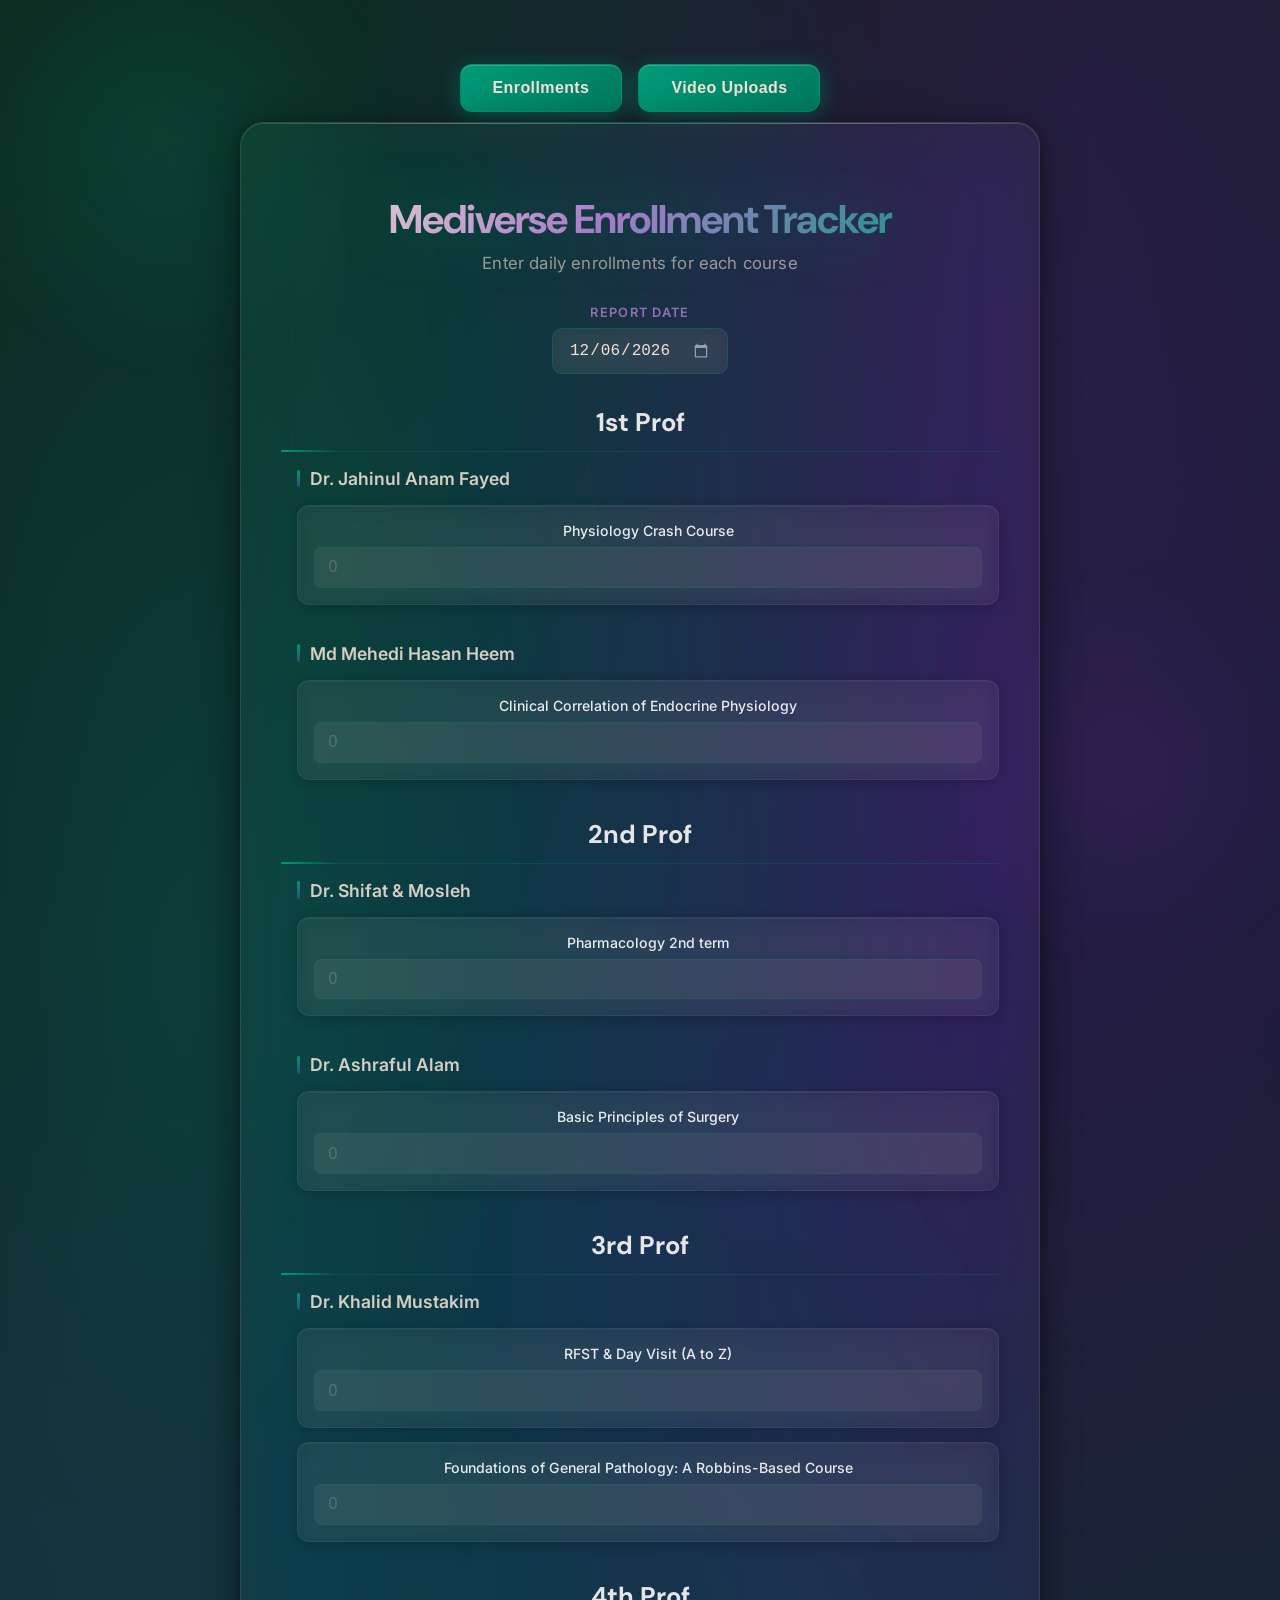
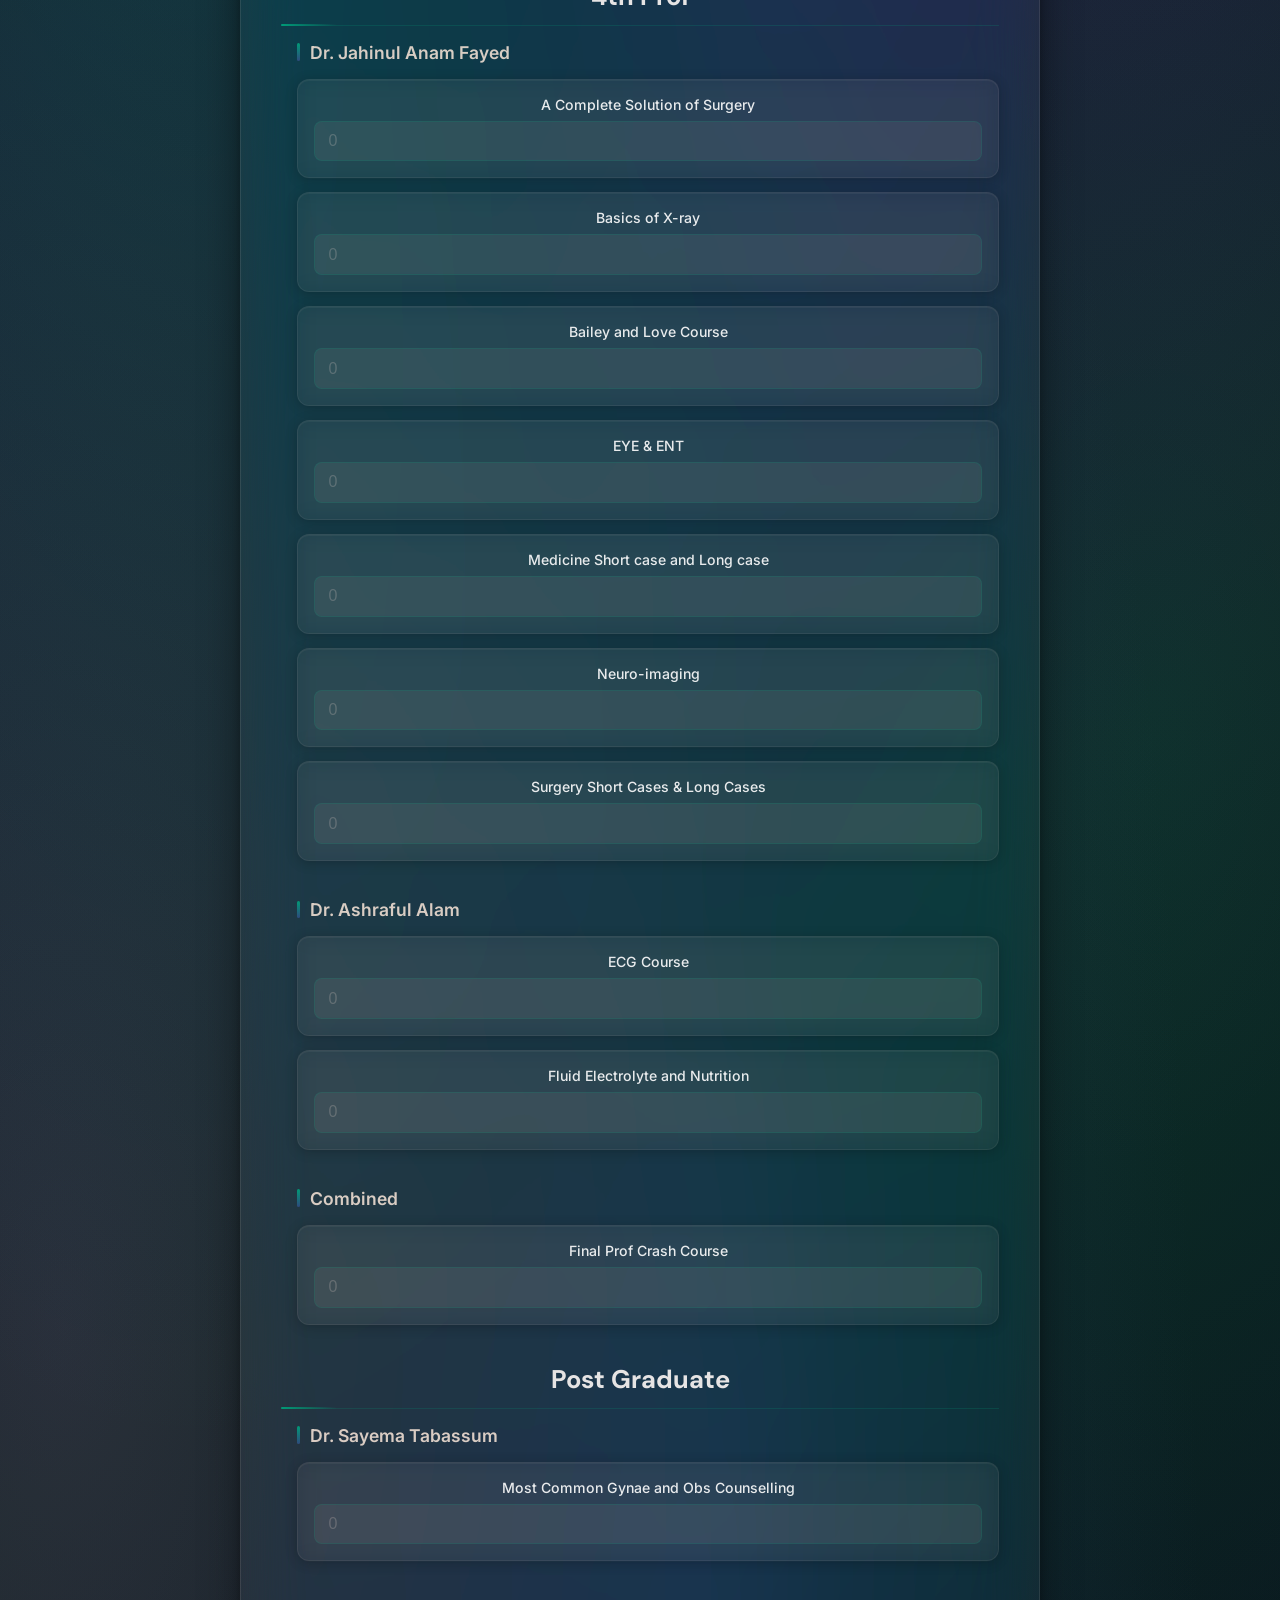
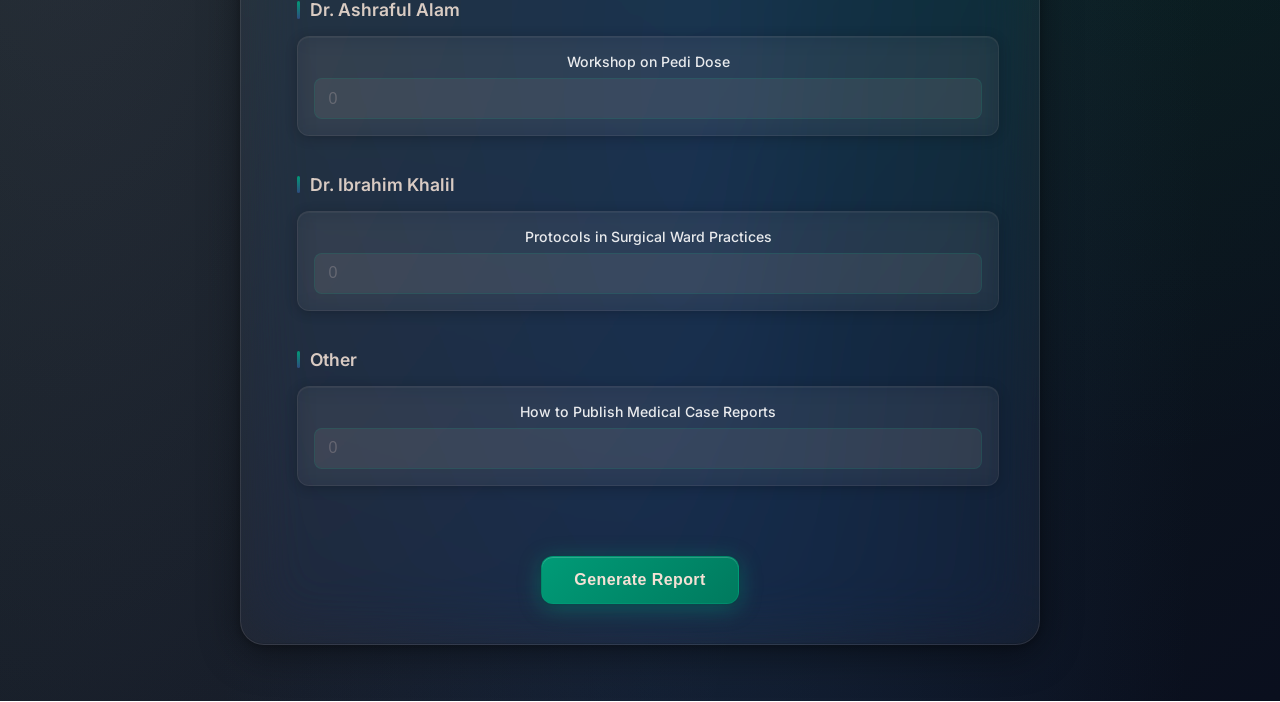
==== commit 3c6c1fd5: "update" ====
--- a/index.html
+++ b/index.html
@@ -225,7 +225,7 @@
           if (profTotal > 0) {
             html += `<div class="report-prof-section">
                         <div class="report-prof-header">
-                            <span class="report-prof-title">📚 ${prof}</span>
+                            <span class="report-prof-title"> <span style="-webkit-text-fill-color:black;">📚</span>  ${prof}</span>
                             <span class="report-prof-total">${profTotal} students</span>
                         </div>
                         ${profHtml}
--- a/indexStyle.css
+++ b/indexStyle.css
@@ -1,327 +1,605 @@
-
-      * {
-        margin: 0;
-        padding: 0;
-        box-sizing: border-box;
-      }
-
-      body {
-        font-family: "Segoe UI", Tahoma, Geneva, Verdana, sans-serif;
-        background: linear-gradient(135deg, #e0f2fe 0%, #ddd6fe 100%);
-        min-height: 100vh;
-        padding: 2rem;
-      }
-
-      .container {
-        max-width: 800px;
-        margin: 0 auto;
-      }
-
-      .card {
-        background: white;
-        border-radius: 1rem;
-        box-shadow: 0 20px 60px rgba(0, 0, 0, 0.15);
-        padding: 40px;
-        margin-bottom: 1.5rem;
-      }
-      .card-content {
-        width: 100%;
-        margin: 0 auto;
-        display: flex;
-        flex-direction: column;
-        justify-items: center;
-        justify-content: center;
-        text-align: center;
-      }
-      /* ------------------- */
-      h1 {
-        color: #1f2937;
-        font-size: 2.5rem;
-        margin-bottom: 0.5rem;
-        text-align: center;
-        margin-top: 30px;
-      }
-
-      .subtitle {
-        color: #34363a;
-        margin-bottom: 2rem;
-        font-size: 1.1rem;
-      }
-
-      .date-input {
-        margin-bottom: 2rem;
-      }
-
-      .date-input label {
-        display: block;
-        font-weight: 600;
-        color: #374151;
-        margin-bottom: 0.5rem;
-        
-      }
-
-      .date-input input {
-        padding: 0.75rem 1rem;
-        border: 2px solid #d1d5db;
-        border-radius: 0.5rem;
-        font-size: 1rem;
-      }
-
-      .date-input input:focus {
-        outline: none;
-        border-color: #4f46e5;
-      }
-
-      .prof-section {
-        /* margin-bottom: 2rem; */
-        margin: 0 auto;
-        display: flex;
-        flex-direction: column;
-        justify-content: center;
-        justify-items: center;
-      }
-
-      .prof-title {
-        color: #312e81;
-        font-size: 1.75rem;
-        font-weight: 700;
-        margin-bottom: 1rem;
-        padding-bottom: 0.5rem;
-        border-bottom: 2px solid #c7d2fe;
-      }
-
-      .mentor-section {
-        margin-left: 1rem;
-        margin-bottom: 1.5rem;
-      }
-
-      .mentor-title {
-        color: #1f2937;
-        font-size: 1.25rem;
-        font-weight: 600;
-        margin-bottom: 1rem;
-      }
-
-      .course-item {
-        margin: 0px auto 20px;
-        width: 100%;
-        background: #f9fafb;
-        border: 1px solid #e5e7eb;
-        border-radius: 0.5rem;
-        padding: 1rem;
-        box-shadow:2px 3px 10px  rgb(222, 220, 220);
-      }
-
-      .course-item label {
-        display: block;
-        color: #374151;
-        font-weight: 500;
-        margin-bottom: 0.5rem;
-        font-size: 1rem;
-      }
-
-      .course-item input {
-        width: 100%;
-        padding: 0.75rem;
-        border: 2px solid #d1d5db;
-        border-radius: 0.5rem;
-        font-size: 1rem;
-      }
-
-      .course-item input:focus {
-        outline: none;
-        border-color: #4f46e5;
-      }
-
-      .btn-container {
-        display: flex;
-        gap: 1rem;
-        justify-content: center;
-        margin-top: 2rem;
-      }
-
-      .btn {
-        padding: 1rem 2rem;
-        font-size: 1.1rem;
-        font-weight: 600;
-        border: none;
-        border-radius: 0.5rem;
-        cursor: pointer;
-        transition: all 0.3s;
-      }
-
-      .btn-primary {
-        background: #4f46e5;
-        color: white;
-      }
-
-      .btn-primary:hover {
-        background: #4338ca;
-      }
-
-      .btn-secondary {
-        background: #6b7280;
-        color: white;
-      }
-
-      .btn-secondary:hover {
-        background: #4b5563;
-      }
-
-      /* Report Styles */
-      /* ----------------------------------------- */
-      #report-view {
-        display: none;
-      }
-
-      .report-header {
-        border-bottom: 4px solid #217080;
-        padding-bottom: 1.5rem;
-        margin-bottom: 1.5rem;
-        display: flex;
-        justify-content: space-between;
-        align-items: center;
-      }
-
-      .report-title-section h1 {
-        font-size: 3rem;
-      }
-
-      .report-date {
-        text-align: right;
-        color: #374151;
-        font-size: 1.1rem;
-        border: 2px solid rgba(164, 165, 255, 0.755);
-        background-color: rgba(129, 131, 255, 0.114);
-        border-radius: 8px;
-        padding: 16px 32px;
-      }
-
-      .total-card {
-        background: linear-gradient(45deg, #4674ffac 0%, #3f36f1ab 100%);
-        color: white;
-        border-radius: 1rem;
-        padding: 2rem;
-        margin-bottom: 2rem;
-        box-shadow: 0 10px 30px rgba(79, 70, 229, 0.3);
-      }
-
-      .total-content {
-        display: flex;
-        align-items: center;
-        gap: 1.5rem;
-      }
-
-      .total-icon {
-        font-size: 3rem;
-      }
-
-      .total-label {
-        color: #ffffff;
-        font-size: 1.5rem;
-        font-weight: bold;
-        text-transform: uppercase;
-        letter-spacing: 0.05em;
-      }
-
-      .total-number {
-        font-size: 3.5rem;
-        font-weight: 700;
-      }
-
-      .report-prof-section {
-        margin-bottom: 2rem;
-      }
-
-      .report-prof-header {
-        background: #eef2ff;
-        border-radius: 0.5rem;
-        padding: 1rem 1.5rem;
-        margin-bottom: 1rem;
-        display: flex;
-        justify-content: space-between;
-        align-items: center;
-      }
-
-      .report-prof-title {
-        color: #312e81;
-        font-size: 1.75rem;
-        font-weight: 700;
-      }
-
-      .report-prof-total {
-        background: #4f46e5;
-        color: white;
-        padding: 0.5rem 1.5rem;
-        border-radius: 2rem;
-        font-weight: 700;
-        font-size: 1.1rem;
-      }
-
-      .report-mentor-section {
-        margin-left: 1.5rem;
-        margin-bottom: 1.5rem;
-      }
-
-      .report-mentor-header {
-        background: white;
-        border-left: 4px solid #818cf8;
-        padding: 0.75rem 1rem;
-        margin-bottom: 1rem;
-        display: flex;
-        justify-content: space-between;
-        align-items: center;
-      }
-
-      .report-mentor-title {
-        font-size: 1.25rem;
-        font-weight: 600;
-        color: #1f2937;
-      }
-
-      .report-mentor-total {
-        color: #4f46e5;
-        font-weight: 600;
-      }
-
-      .report-course-list {
-        margin-left: 1.5rem;
-      }
-
-      .report-course-item {
-        background: #f9fafb;
-        border-radius: 0.5rem;
-        padding: 1rem 1.5rem;
-        margin-bottom: 0.5rem;
-        display: flex;
-        justify-content: space-between;
-        align-items: center;
-        font-size: 20px;
-        box-shadow:1px 2px 8px  rgb(222, 220, 220);
-      }
-
-      .report-course-name {
-        color: #0f0c0c;
-      }
-
-      .report-course-count {
-        background: #ddd6fe;
-        color: #5b21b6;
-        padding: 0.5rem 1rem;
-        border-radius: 2rem;
-        font-weight: 600;
-      }
-
-      .report-footer {
-        border-top: 2px solid #e5e7eb;
-        padding-top: 1.5rem;
-        margin-top: 2rem;
-        text-align: center;
-        color: #6b7280;
-        font-size: 0.875rem;
-      }
-
-      .hidden {
-        display: none;
-      }
-  +@import url('https://fonts.googleapis.com/css2?family=Inter:wght@300;400;500;600;700;800&family=DM+Sans:wght@400;500;600;700&display=swap');
+
+* {
+  margin: 0;
+  padding: 0;
+  box-sizing: border-box;
+}
+
+body {
+  font-family: "Inter", "Segoe UI", sans-serif;
+  background:
+    radial-gradient(ellipse at 15% 25%, rgba(0, 155, 119, 0.28) 0%, transparent 50%),
+    radial-gradient(ellipse at 85% 10%, rgba(91, 46, 145, 0.32) 0%, transparent 48%),
+    radial-gradient(ellipse at 55% 85%, rgba(46, 74, 125, 0.3) 0%, transparent 50%),
+    radial-gradient(ellipse at 5% 75%, rgba(167, 123, 202, 0.18) 0%, transparent 45%),
+    radial-gradient(ellipse at 90% 60%, rgba(0, 155, 119, 0.15) 0%, transparent 40%),
+    linear-gradient(145deg, #0e1a14 0%, #121628 35%, #0d1f1a 65%, #0a0f1e 100%);
+  min-height: 100vh;
+  padding: 2rem;
+  overflow-x: hidden;
+  position: relative;
+}
+
+/* Ambient floating orbs */
+body::before {
+  content: '';
+  position: fixed;
+  top: -100px;
+  left: -80px;
+  width: 480px;
+  height: 480px;
+  background: radial-gradient(circle, rgba(0, 155, 119, 0.14) 0%, transparent 70%);
+  border-radius: 50%;
+  pointer-events: none;
+  z-index: 0;
+  animation: orbFloat1 14s ease-in-out infinite;
+}
+
+body::after {
+  content: '';
+  position: fixed;
+  bottom: -80px;
+  right: -60px;
+  width: 420px;
+  height: 420px;
+  background: radial-gradient(circle, rgba(91, 46, 145, 0.16) 0%, transparent 70%);
+  border-radius: 50%;
+  pointer-events: none;
+  z-index: 0;
+  animation: orbFloat2 18s ease-in-out infinite;
+}
+
+@keyframes orbFloat1 {
+  0%, 100% { transform: translate(0, 0) scale(1); }
+  50% { transform: translate(45px, 35px) scale(1.12); }
+}
+@keyframes orbFloat2 {
+  0%, 100% { transform: translate(0, 0) scale(1); }
+  50% { transform: translate(-35px, -45px) scale(1.09); }
+}
+
+.container {
+  max-width: 800px;
+  margin: 0 auto;
+  position: relative;
+  z-index: 1;
+}
+
+/* ===== GLASS CARD ===== */
+.card {
+  background: rgba(244, 225, 213, 0.045);
+  backdrop-filter: blur(32px) saturate(170%);
+  -webkit-backdrop-filter: blur(32px) saturate(170%);
+  border: 1px solid rgba(244, 225, 213, 0.1);
+  border-radius: 1.5rem;
+  box-shadow:
+    0 8px 40px rgba(0, 0, 0, 0.45),
+    0 2px 8px rgba(0, 0, 0, 0.25),
+    inset 0 1px 0 rgba(244, 225, 213, 0.13),
+    inset 0 -1px 0 rgba(0, 0, 0, 0.12);
+  padding: 40px;
+  margin-bottom: 1.5rem;
+  position: relative;
+  overflow: hidden;
+  transition: box-shadow 0.3s ease, border-color 0.3s ease;
+}
+
+/* Top shimmer line — warm peach tint */
+.card::before {
+  content: '';
+  position: absolute;
+  top: 0;
+  left: 0;
+  right: 0;
+  height: 1px;
+  background: linear-gradient(90deg,
+    transparent 0%,
+    rgba(244, 225, 213, 0.25) 25%,
+    rgba(0, 155, 119, 0.55) 50%,
+    rgba(244, 225, 213, 0.25) 75%,
+    transparent 100%
+  );
+}
+
+.card:hover {
+  border-color: rgba(0, 155, 119, 0.22);
+  box-shadow:
+    0 14px 52px rgba(0, 0, 0, 0.5),
+    0 4px 14px rgba(0, 155, 119, 0.12),
+    inset 0 1px 0 rgba(244, 225, 213, 0.18),
+    inset 0 -1px 0 rgba(0, 0, 0, 0.12);
+}
+
+.card-content {
+  width: 100%;
+  margin: 0 auto;
+  display: flex;
+  flex-direction: column;
+  justify-items: center;
+  justify-content: center;
+  text-align: center;
+}
+
+/* ===== TYPOGRAPHY ===== */
+h1 {
+  font-family: 'DM Sans', sans-serif;
+  font-size: 2.5rem;
+  font-weight: 700;
+  margin-bottom: 0.5rem;
+  text-align: center;
+  margin-top: 30px;
+  letter-spacing: -0.025em;
+  background: linear-gradient(135deg, #F4E1D5 0%, #A77BCA 45%, #009B77 100%);
+  -webkit-background-clip: text;
+  -webkit-text-fill-color: transparent;
+  background-clip: text;
+  filter: drop-shadow(0 0 28px rgba(0, 155, 119, 0.3));
+}
+
+.subtitle {
+  color: rgba(244, 225, 213, 0.6);
+  margin-bottom: 2rem;
+  font-size: 1.05rem;
+  font-weight: 400;
+  letter-spacing: 0.01em;
+}
+
+/* ===== DATE INPUT ===== */
+.date-input {
+  margin-bottom: 2rem;
+}
+
+.date-input label {
+  display: block;
+  font-weight: 600;
+  color: rgba(167, 123, 202, 0.85);
+  margin-bottom: 0.5rem;
+  font-size: 0.8rem;
+  text-transform: uppercase;
+  letter-spacing: 0.1em;
+}
+
+.date-input input {
+  padding: 0.75rem 1rem;
+  background: rgba(244, 225, 213, 0.06);
+  border: 1px solid rgba(0, 155, 119, 0.28);
+  border-radius: 0.625rem;
+  font-size: 1rem;
+  color: #F4E1D5;
+  backdrop-filter: blur(10px);
+  -webkit-backdrop-filter: blur(10px);
+  transition: all 0.25s ease;
+}
+
+.date-input input:focus {
+  outline: none;
+  border-color: rgba(0, 155, 119, 0.65);
+  background: rgba(0, 155, 119, 0.08);
+  box-shadow: 0 0 0 3px rgba(0, 155, 119, 0.12), 0 0 20px rgba(0, 155, 119, 0.08);
+}
+
+.date-input input::-webkit-calendar-picker-indicator {
+  filter: invert(1) opacity(0.5);
+  cursor: pointer;
+}
+
+/* ===== PROF SECTION ===== */
+.prof-section {
+  margin: 0 auto;
+  display: flex;
+  flex-direction: column;
+  justify-content: center;
+  justify-items: center;
+}
+
+.prof-title {
+  font-family: 'DM Sans', sans-serif;
+  background: linear-gradient(135deg, #e6e3e3 0%, #e6e5e5 100%);
+  -webkit-background-clip: text;
+  -webkit-text-fill-color: transparent;
+  background-clip: text;
+  font-size: 1.6rem;
+  font-weight: 700;
+  margin-bottom: 1rem;
+  padding-bottom: 0.75rem;
+  border-bottom: 1px solid rgba(0, 155, 119, 0.2);
+  position: relative;
+}
+
+.prof-title::after {
+  content: '';
+  position: absolute;
+  bottom: -1px;
+  left: 0;
+  width: 56px;
+  height: 2px;
+  background: linear-gradient(90deg, #009B77, transparent);
+  border-radius: 1px;
+}
+
+/* ===== MENTOR SECTION ===== */
+.mentor-section {
+  margin-left: 1rem;
+  margin-bottom: 1.5rem;
+}
+
+.mentor-title {
+  color: rgba(244, 225, 213, 0.88);
+  font-size: 1.1rem;
+  font-weight: 600;
+  margin-bottom: 1rem;
+  display: flex;
+  align-items: center;
+  gap: 0.6rem;
+}
+
+.mentor-title::before {
+  content: '';
+  display: inline-block;
+  width: 3px;
+  height: 1em;
+  background: linear-gradient(180deg, #009B77, #2e4a7d);
+  border-radius: 2px;
+  flex-shrink: 0;
+}
+
+/* ===== COURSE ITEM ===== */
+.course-item {
+  margin: 0px auto 14px;
+  width: 100%;
+  background: rgba(244, 225, 213, 0.04);
+  border: 1px solid rgba(244, 225, 213, 0.07);
+  border-radius: 0.75rem;
+  padding: 1rem;
+  backdrop-filter: blur(12px);
+  -webkit-backdrop-filter: blur(12px);
+  transition: all 0.25s ease;
+  box-shadow: 0 2px 12px rgba(0, 0, 0, 0.22), inset 0 1px 0 rgba(244, 225, 213, 0.05);
+}
+
+.course-item:hover {
+  background: rgba(0, 155, 119, 0.07);
+  border-color: rgba(0, 155, 119, 0.18);
+  box-shadow: 0 4px 20px rgba(0, 0, 0, 0.3), inset 0 1px 0 rgba(0, 155, 119, 0.1);
+  transform: translateY(-1px);
+}
+
+.course-item label {
+  display: block;
+  color: rgba(255, 255, 255, 0.897);
+  font-weight: 500;
+  margin-bottom: 0.5rem;
+  font-size: 0.88rem;
+}
+
+.course-item input {
+  width: 100%;
+  padding: 0.65rem 0.85rem;
+  background: rgba(244, 225, 213, 0.06);
+  border: 1px solid rgba(0, 155, 119, 0.18);
+  border-radius: 0.5rem;
+  font-size: 1rem;
+  color: #F4E1D5;
+  transition: all 0.25s ease;
+}
+
+.course-item input::placeholder {
+  color: rgba(244, 225, 213, 0.22);
+}
+
+.course-item input:focus {
+  outline: none;
+  border-color: rgba(0, 155, 119, 0.55);
+  background: rgba(0, 155, 119, 0.07);
+  box-shadow: 0 0 0 3px rgba(0, 155, 119, 0.1);
+}
+
+/* ===== BUTTONS ===== */
+.btn-container {
+  display: flex;
+  gap: 1rem;
+  justify-content: center;
+  margin-top: 2rem;
+}
+
+.btn {
+  padding: 0.875rem 2rem;
+  font-size: 1rem;
+  font-weight: 600;
+  border: none;
+  border-radius: 0.75rem;
+  cursor: pointer;
+  transition: all 0.3s ease;
+  position: relative;
+  overflow: hidden;
+  letter-spacing: 0.025em;
+}
+
+.btn::before {
+  content: '';
+  position: absolute;
+  inset: 0;
+  background: linear-gradient(135deg, rgba(255,255,255,0.13) 0%, transparent 60%);
+  opacity: 0;
+  transition: opacity 0.3s ease;
+}
+
+.btn:hover::before { opacity: 1; }
+
+.btn-primary {
+  background: linear-gradient(135deg, #009B77 0%, #007a5e 100%);
+  color: #F4E1D5;
+  box-shadow:
+    0 4px 22px rgba(0, 155, 119, 0.45),
+    0 1px 4px rgba(0, 0, 0, 0.25),
+    inset 0 1px 0 rgba(255, 255, 255, 0.18);
+  border: 1px solid rgba(0, 155, 119, 0.4);
+}
+
+.btn-primary:hover {
+  background: linear-gradient(135deg, #00b589 0%, #009B77 100%);
+  box-shadow:
+    0 8px 32px rgba(0, 155, 119, 0.6),
+    0 2px 8px rgba(0, 0, 0, 0.3),
+    inset 0 1px 0 rgba(255, 255, 255, 0.22);
+  transform: translateY(-2px);
+}
+
+.btn-primary:active { transform: translateY(0); }
+
+.btn-secondary {
+  background: rgba(244, 225, 213, 0.07);
+  color: rgba(244, 225, 213, 0.85);
+  box-shadow:
+    0 4px 16px rgba(0, 0, 0, 0.22),
+    inset 0 1px 0 rgba(244, 225, 213, 0.1);
+  border: 1px solid rgba(244, 225, 213, 0.12);
+  backdrop-filter: blur(10px);
+  -webkit-backdrop-filter: blur(10px);
+}
+
+.btn-secondary:hover {
+  background: rgba(244, 225, 213, 0.12);
+  border-color: rgba(167, 123, 202, 0.35);
+  color: #F4E1D5;
+  transform: translateY(-2px);
+  box-shadow: 0 6px 22px rgba(0, 0, 0, 0.3);
+}
+
+/* ===== REPORT VIEW ===== */
+#report-view { display: none; }
+
+.report-header {
+  border-bottom: 1px solid rgba(0, 155, 119, 0.28);
+  padding-bottom: 1.5rem;
+  margin-bottom: 1.5rem;
+  display: flex;
+  justify-content: space-between;
+  align-items: center;
+}
+
+.report-title-section h1 { font-size: 2.8rem; }
+
+.report-date {
+  text-align: right;
+  color: rgba(255, 255, 255, 0.897);
+  font-size: 0.95rem;
+  font-weight: 500;
+  background: rgba(46, 74, 125, 0.18);
+  border: 1px solid rgba(46, 74, 125, 0.35);
+  border-radius: 0.75rem;
+  padding: 14px 28px;
+  backdrop-filter: blur(10px);
+  -webkit-backdrop-filter: blur(10px);
+  box-shadow: inset 0 1px 0 rgba(244, 225, 213, 0.07);
+}
+
+/* ===== TOTAL CARD ===== */
+.total-card {
+  background: linear-gradient(135deg,
+    rgba(0, 155, 119, 0.32) 0%,
+    rgba(46, 74, 125, 0.38) 50%,
+    rgba(91, 46, 145, 0.28) 100%
+  );
+  backdrop-filter: blur(20px) saturate(160%);
+  -webkit-backdrop-filter: blur(20px) saturate(160%);
+  border: 1px solid rgba(0, 155, 119, 0.3);
+  color: white;
+  border-radius: 1.25rem;
+  padding: 2rem;
+  margin-bottom: 2rem;
+  position: relative;
+  overflow: hidden;
+  box-shadow:
+    0 16px 48px rgba(0, 155, 119, 0.22),
+    0 4px 16px rgba(0, 0, 0, 0.35),
+    inset 0 1px 0 rgba(244, 225, 213, 0.15);
+}
+
+.total-card::before {
+  content: '';
+  position: absolute;
+  top: -50px;
+  right: -50px;
+  width: 180px;
+  height: 180px;
+  background: radial-gradient(circle, rgba(0, 155, 119, 0.18) 0%, transparent 70%);
+  border-radius: 50%;
+  pointer-events: none;
+}
+
+.total-card::after {
+  content: '';
+  position: absolute;
+  top: 0; left: 0; right: 0;
+  height: 1px;
+  background: linear-gradient(90deg, transparent, rgba(0, 155, 119, 0.6) 50%, transparent);
+}
+
+.total-content {
+  display: flex;
+  align-items: center;
+  gap: 1.5rem;
+  position: relative;
+  z-index: 1;
+}
+
+.total-icon {
+  font-size: 3rem;
+  filter: drop-shadow(0 0 12px rgba(0, 155, 119, 0.5));
+}
+
+.total-label {
+  color: rgba(244, 225, 213, 0.8);
+  font-size: 0.85rem;
+  font-weight: 600;
+  text-transform: uppercase;
+  letter-spacing: 0.14em;
+}
+
+.total-number {
+  font-family: 'DM Sans', sans-serif;
+  font-size: 3.5rem;
+  font-weight: 700;
+  letter-spacing: -0.02em;
+  color: #F4E1D5;
+  text-shadow: 0 0 30px rgba(0, 155, 119, 0.4);
+}
+
+/* ===== REPORT PROF SECTION ===== */
+.report-prof-section { margin-bottom: 2rem; }
+
+.report-prof-header {
+  background: rgba(91, 46, 145, 0.1);
+  backdrop-filter: blur(12px);
+  -webkit-backdrop-filter: blur(12px);
+  border: 1px solid rgba(167, 123, 202, 0.15);
+  border-radius: 0.75rem;
+  padding: 1rem 1.5rem;
+  margin-bottom: 1rem;
+  display: flex;
+  justify-content: space-between;
+  align-items: center;
+  box-shadow: inset 0 1px 0 rgba(244, 225, 213, 0.06);
+}
+
+.report-prof-title {
+  font-family: 'DM Sans', sans-serif;
+  background: linear-gradient(135deg, #009B77 0%, #007a5e 100%);
+  -webkit-background-clip: text;
+  -webkit-text-fill-color: transparent;
+  background-clip: text;
+  font-size: 1.6rem;
+  font-weight: 700;
+}
+
+.report-prof-total {
+  background: linear-gradient(135deg, #009B77 0%, #007a5e 100%);
+  color: #F4E1D5;
+  padding: 0.4rem 1.25rem;
+  border-radius: 2rem;
+  font-weight: 700;
+  font-size: 0.95rem;
+  box-shadow: 0 4px 16px rgba(0, 155, 119, 0.38), inset 0 1px 0 rgba(255,255,255,0.18);
+  border: 1px solid rgba(0, 155, 119, 0.35);
+}
+
+/* ===== REPORT MENTOR SECTION ===== */
+.report-mentor-section {
+  margin-left: 1.5rem;
+  margin-bottom: 1.5rem;
+}
+
+.report-mentor-header {
+  background: rgba(46, 74, 125, 0.12);
+  border-left: 3px solid rgb(46, 110, 228);
+  padding: 0.75rem 1rem;
+  margin-bottom: 1rem;
+  display: flex;
+  justify-content: space-between;
+  align-items: center;
+  border-radius: 0 0.5rem 0.5rem 0;
+  backdrop-filter: blur(8px);
+  -webkit-backdrop-filter: blur(8px);
+}
+
+.report-mentor-title {
+  font-size: 1.1rem;
+  font-weight: 600;
+  color: rgba(244, 225, 213, 0.88);
+}
+
+.report-mentor-total {
+  color: rgba(255, 255, 255, 0.9);
+  font-weight: 600;
+  font-size: 0.88rem;
+}
+
+/* ===== REPORT COURSE LIST ===== */
+.report-course-list { margin-left: 1.5rem; }
+
+.report-course-item {
+  background: rgba(244, 225, 213, 0.035);
+  border: 1px solid rgba(244, 225, 213, 0.07);
+  border-radius: 0.65rem;
+  padding: 0.875rem 1.25rem;
+  margin-bottom: 0.5rem;
+  display: flex;
+  justify-content: space-between;
+  align-items: center;
+  font-size: 1rem;
+  transition: all 0.2s ease;
+  backdrop-filter: blur(8px);
+  -webkit-backdrop-filter: blur(8px);
+  box-shadow: inset 0 1px 0 rgba(244, 225, 213, 0.04);
+}
+
+.report-course-item:hover {
+  background: rgba(0, 155, 119, 0.06);
+  border-color: rgba(0, 155, 119, 0.16);
+  transform: translateX(3px);
+}
+
+.report-course-name {
+  color: rgba(248, 248, 248, 0.9);
+  font-size: 0.95rem;
+}
+
+.report-course-count {
+  background: rgba(0, 155, 119, 0.14);
+  border: 1px solid rgba(0, 155, 119, 0.3);
+  color: #ffffff;
+  padding: 0.35rem 1rem;
+  border-radius: 2rem;
+  font-weight: 700;
+  font-size: 0.88rem;
+  letter-spacing: 0.02em;
+  box-shadow: 0 0 10px rgba(0, 155, 119, 0.1);
+}
+
+/* ===== REPORT FOOTER ===== */
+.report-footer {
+  border-top: 1px solid rgba(244, 225, 213, 0.07);
+  padding-top: 1.5rem;
+  margin-top: 2rem;
+  text-align: center;
+  color: rgba(224, 224, 224, 0.776);
+  font-size: 0.8rem;
+  letter-spacing: 0.04em;
+}
+
+.hidden { display: none; }
+
+/* ===== SCROLLBAR ===== */
+::-webkit-scrollbar { width: 5px; }
+::-webkit-scrollbar-track { background: rgba(0,0,0,0.2); }
+::-webkit-scrollbar-thumb { background: rgba(0, 155, 119, 0.4); border-radius: 3px; }
+::-webkit-scrollbar-thumb:hover { background: rgba(0, 155, 119, 0.65); }
+
+/* ===== MISC ===== */
+input[type=number]::-webkit-outer-spin-button,
+input[type=number]::-webkit-inner-spin-button { -webkit-appearance: none; }
+input[type=number] { -moz-appearance: textfield; }
+
+::selection { background: rgba(0, 155, 119, 0.38); color: #F4E1D5; }
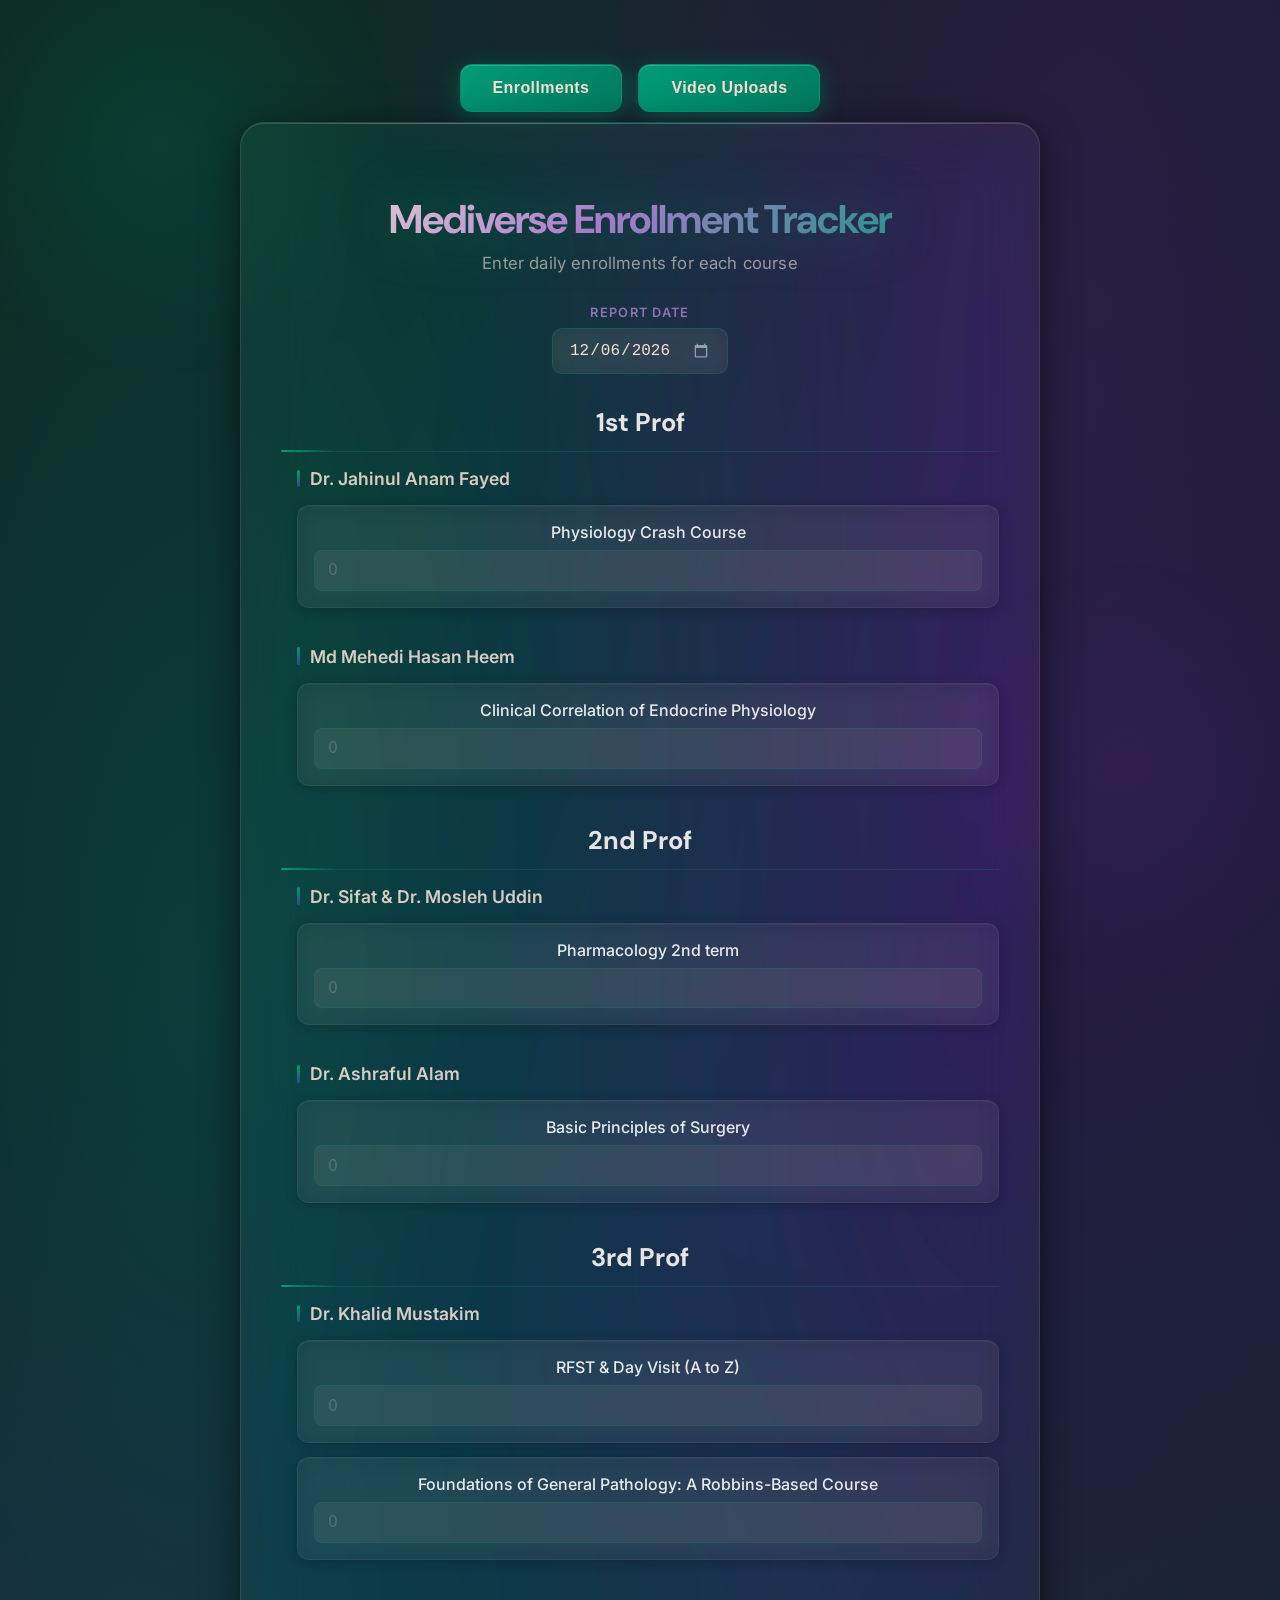
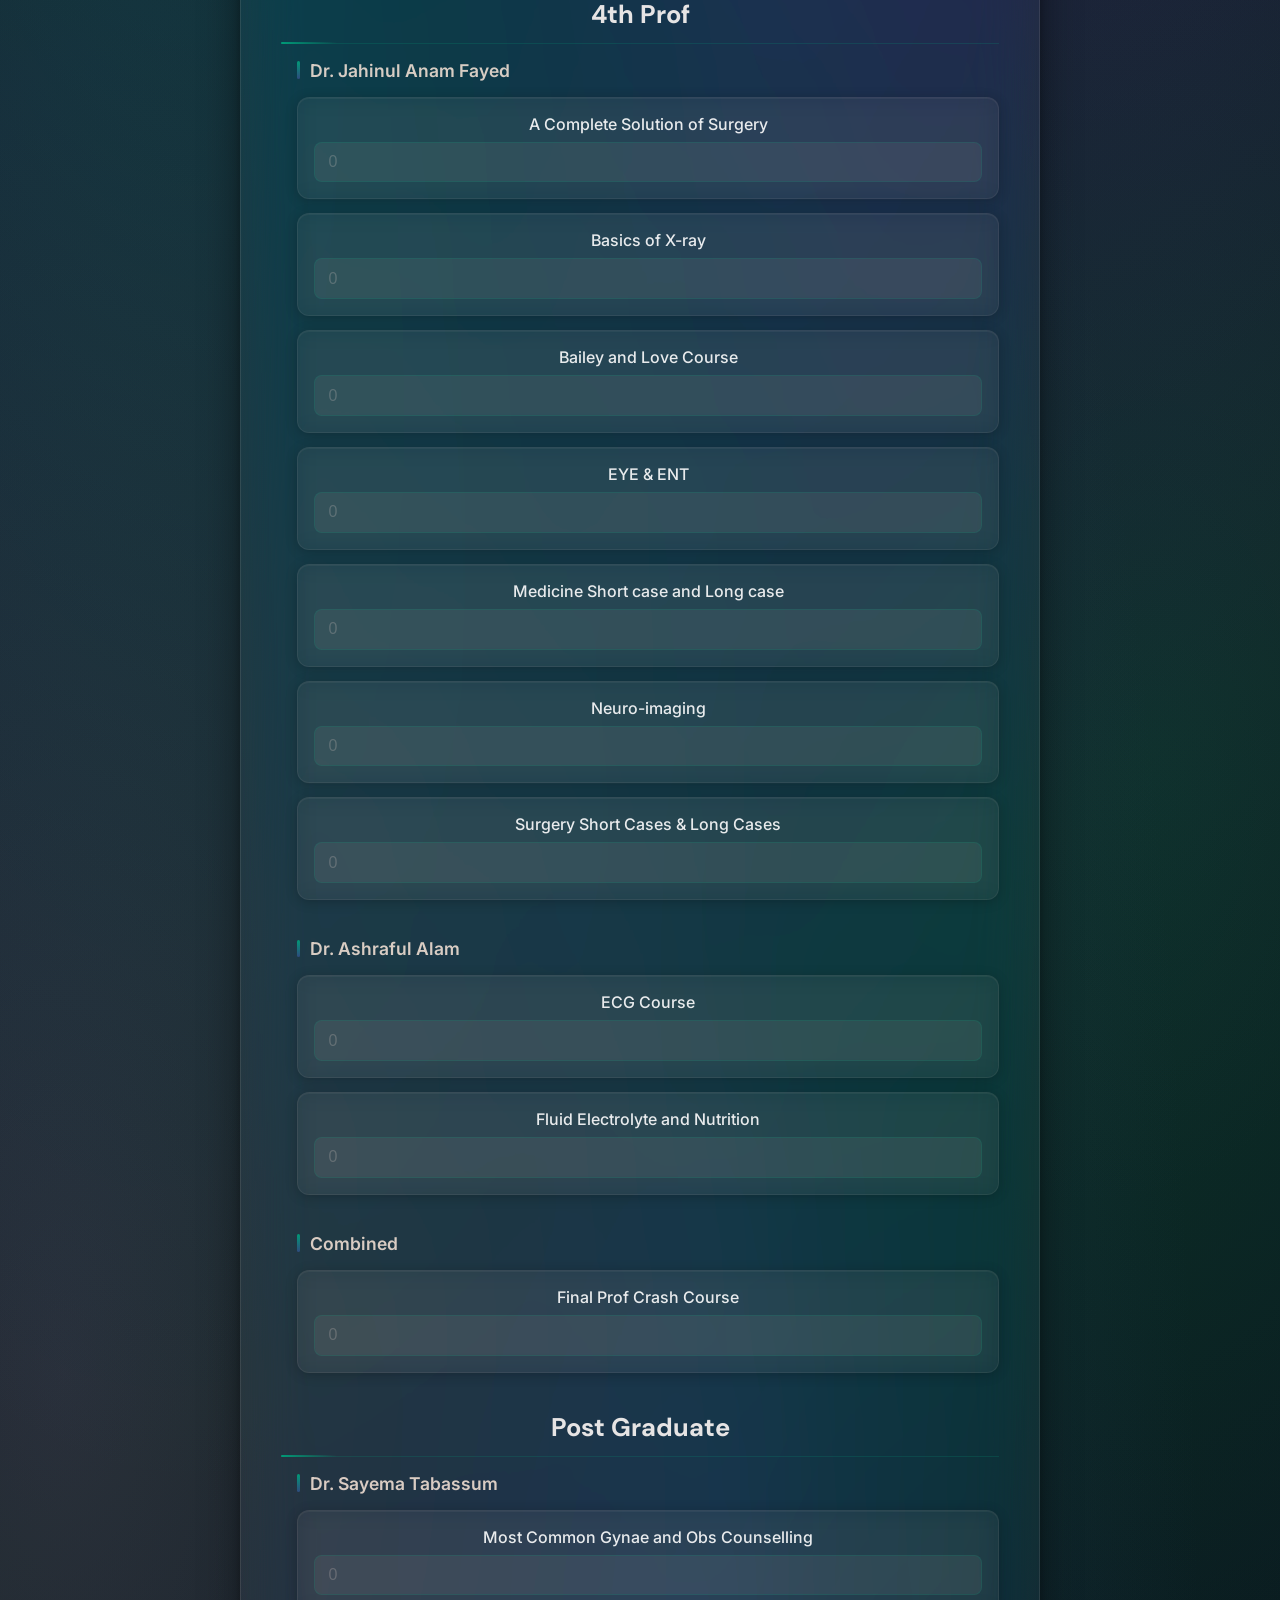
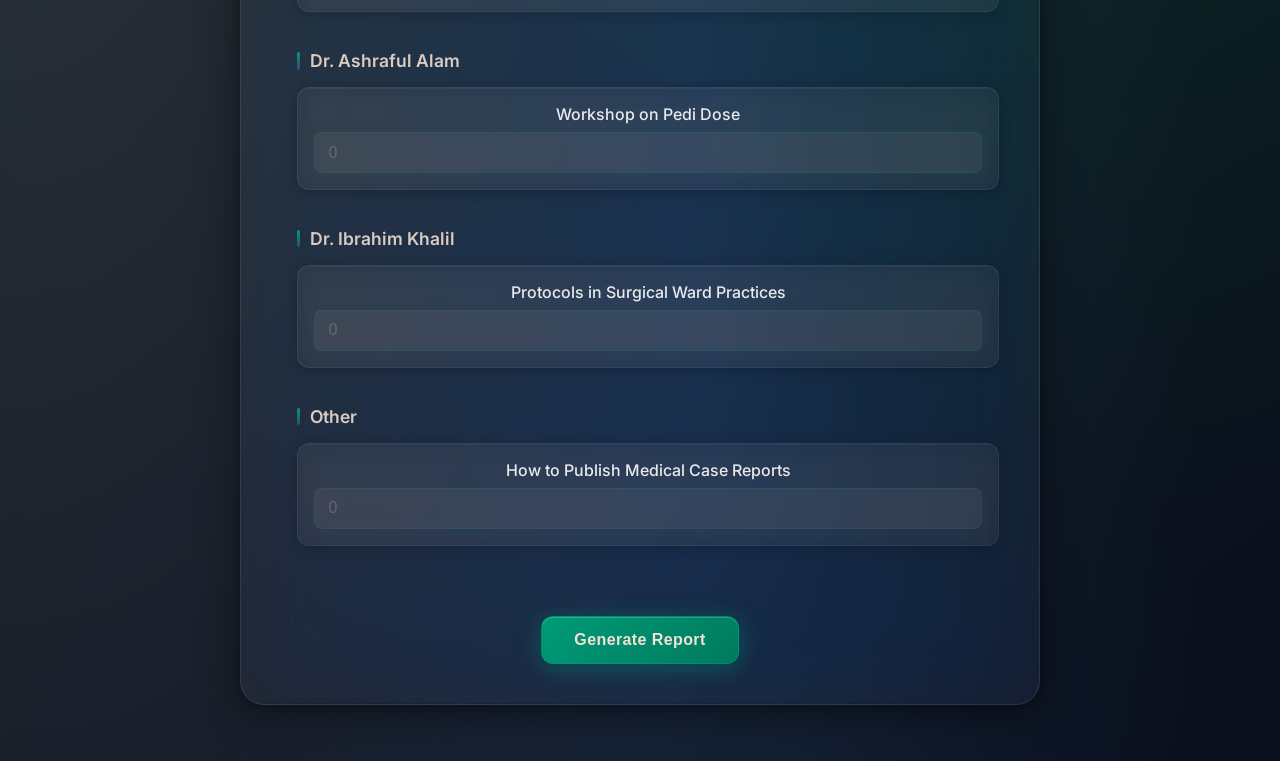
==== commit e7dfe7a2: "update" ====
--- a/index.html
+++ b/index.html
@@ -59,7 +59,7 @@
             </div>
           </div>
         </div>
-
+<!-- update -->
         <div id="reportContent"></div>
 
         <div class="report-footer">
@@ -90,7 +90,7 @@
           ],
         },
         "2nd Prof": {
-          "Dr. Shifat & Mosleh ": [
+          "Dr. Sifat & Dr. Mosleh Uddin": [
           "Pharmacology 2nd term"
           ],
           "Dr. Ashraful Alam": [
--- a/indexStyle.css
+++ b/indexStyle.css
@@ -1,3 +1,339 @@
+/* old css code */
+
+/* {
+  
+     {
+        margin: 0;
+        padding: 0;
+        box-sizing: border-box;
+      }
+ 
+      body {
+        font-family: "Segoe UI", Tahoma, Geneva, Verdana, sans-serif;
+        background: linear-gradient(135deg, #e0f2fe 0%, #ddd6fe 100%);
+        min-height: 100vh;
+        padding: 2rem;
+      }
+ 
+      .container {
+        max-width: 800px;
+        margin: 0 auto;
+      }
+ 
+      .card {
+        background: white;
+        border-radius: 1rem;
+        box-shadow: 0 20px 60px rgba(0, 0, 0, 0.15);
+        padding: 40px;
+        margin-bottom: 1.5rem;
+      }
+     
+      .card-content {
+        width: 100%;
+        margin: 0 auto;
+        display: flex;
+        flex-direction: column;
+        justify-items: center;
+        justify-content: center;
+        text-align: center;
+      }
+      
+      h1 {
+        color: #1f2937;
+        font-size: 2.5rem;
+        margin-bottom: 0.5rem;
+        text-align: center;
+        margin-top: 30px;
+      }
+ 
+      .subtitle {
+        color: #34363a;
+        margin-bottom: 2rem;
+        font-size: 1.1rem;
+      }
+ 
+      .date-input {
+        margin-bottom: 2rem;
+      }
+ 
+      .date-input label {
+        display: block;
+        font-weight: 600;
+        color: #374151;
+        margin-bottom: 0.5rem;
+        
+      }
+ 
+      .date-input input {
+        padding: 0.75rem 1rem;
+        border: 2px solid #d1d5db;
+        border-radius: 0.5rem;
+        font-size: 1rem;
+      }
+ 
+      .date-input input:focus {
+        outline: none;
+        border-color: #4f46e5;
+      }
+ 
+      .prof-section {
+         margin-bottom: 2rem; 
+        margin: 0 auto;
+        display: flex;
+        flex-direction: column;
+        justify-content: center;
+        justify-items: center;
+      }
+ 
+      .prof-title {
+        color: #312e81;
+        font-size: 1.75rem;
+        font-weight: 700;
+        margin-bottom: 1rem;
+        padding-bottom: 0.5rem;
+        border-bottom: 2px solid #c7d2fe;
+      }
+ 
+      .mentor-section {
+        margin-left: 1rem;
+        margin-bottom: 1.5rem;
+      }
+ 
+      .mentor-title {
+        color: #1f2937;
+        font-size: 1.25rem;
+        font-weight: 600;
+        margin-bottom: 1rem;
+      }
+ 
+      .course-item {
+        margin: 0px auto 20px;
+        width: 100%;
+        background: #f9fafb;
+        border: 1px solid #e5e7eb;
+        border-radius: 0.5rem;
+        padding: 1rem;
+        box-shadow:2px 3px 10px  rgb(222, 220, 220);
+      }
+ 
+      .course-item label {
+        display: block;
+        color: #374151;
+        font-weight: 500;
+        margin-bottom: 0.5rem;
+        font-size: 1rem;
+      }
+ 
+      .course-item input {
+        width: 100%;
+        padding: 0.75rem;
+        border: 2px solid #d1d5db;
+        border-radius: 0.5rem;
+        font-size: 1rem;
+      }
+ 
+      .course-item input:focus {
+        outline: none;
+        border-color: #4f46e5;
+      }
+ 
+      .btn-container {
+        display: flex;
+        gap: 1rem;
+        justify-content: center;
+        margin-top: 2rem;
+      }
+ 
+      .btn {
+        padding: 1rem 2rem;
+        font-size: 1.1rem;
+        font-weight: 600;
+        border: none;
+        border-radius: 0.5rem;
+        cursor: pointer;
+        transition: all 0.3s;
+      }
+ 
+      .btn-primary {
+        background: #4f46e5;
+        color: white;
+      }
+ 
+      .btn-primary:hover {
+        background: #4338ca;
+      }
+ 
+      .btn-secondary {
+        background: #6b7280;
+        color: white;
+      }
+ 
+      .btn-secondary:hover {
+        background: #4b5563;
+      }
+ 
+      
+      #report-view {
+        display: none;
+      }
+ 
+      .report-header {
+        border-bottom: 4px solid #217080;
+        padding-bottom: 1.5rem;
+        margin-bottom: 1.5rem;
+        display: flex;
+        justify-content: space-between;
+        align-items: center;
+      }
+ 
+      .report-title-section h1 {
+        font-size: 3rem;
+      }
+ 
+      .report-date {
+        text-align: right;
+        color: #374151;
+        font-size: 1.1rem;
+        border: 2px solid rgba(164, 165, 255, 0.755);
+        background-color: rgba(129, 131, 255, 0.114);
+        border-radius: 8px;
+        padding: 16px 32px;
+      }
+ 
+      .total-card {
+        background: linear-gradient(45deg, #4674ffac 0%, #3f36f1ab 100%);
+        color: white;
+        border-radius: 1rem;
+        padding: 2rem;
+        margin-bottom: 2rem;
+        box-shadow: 0 10px 30px rgba(79, 70, 229, 0.3);
+      }
+ 
+      .total-content {
+        display: flex;
+        align-items: center;
+        gap: 1.5rem;
+      }
+ 
+      .total-icon {
+        font-size: 3rem;
+      }
+ 
+      .total-label {
+        color: #ffffff;
+        font-size: 1.5rem;
+        font-weight: bold;
+        text-transform: uppercase;
+        letter-spacing: 0.05em;
+      }
+ 
+      .total-number {
+        font-size: 3.5rem;
+        font-weight: 700;
+      }
+ 
+      .report-prof-section {
+        margin-bottom: 2rem;
+      }
+ 
+      .report-prof-header {
+        background: #eef2ff;
+        border-radius: 0.5rem;
+        padding: 1rem 1.5rem;
+        margin-bottom: 1rem;
+        display: flex;
+        justify-content: space-between;
+        align-items: center;
+      }
+ 
+      .report-prof-title {
+        color: #312e81;
+        font-size: 1.75rem;
+        font-weight: 700;
+      }
+ 
+      .report-prof-total {
+        background: #4f46e5;
+        color: white;
+        padding: 0.5rem 1.5rem;
+        border-radius: 2rem;
+        font-weight: 700;
+        font-size: 1.1rem;
+      }
+ 
+      .report-mentor-section {
+        margin-left: 1.5rem;
+        margin-bottom: 1.5rem;
+      }
+ 
+      .report-mentor-header {
+        background: white;
+        border-left: 4px solid #818cf8;
+        padding: 0.75rem 1rem;
+        margin-bottom: 1rem;
+        display: flex;
+        justify-content: space-between;
+        align-items: center;
+      }
+ 
+      .report-mentor-title {
+        font-size: 1.25rem;
+        font-weight: 600;
+        color: #1f2937;
+      }
+ 
+      .report-mentor-total {
+        color: #4f46e5;
+        font-weight: 600;
+      }
+ 
+      .report-course-list {
+        margin-left: 1.5rem;
+      }
+ 
+      .report-course-item {
+        background: #f9fafb;
+        border-radius: 0.5rem;
+        padding: 1rem 1.5rem;
+        margin-bottom: 0.5rem;
+        display: flex;
+        justify-content: space-between;
+        align-items: center;
+        font-size: 20px;
+        box-shadow:1px 2px 8px  rgb(222, 220, 220);
+      }
+ 
+      .report-course-name {
+        color: #0f0c0c;
+      }
+ 
+      .report-course-count {
+        background: #ddd6fe;
+        color: #5b21b6;
+        padding: 0.5rem 1rem;
+        border-radius: 2rem;
+        font-weight: 600;
+      }
+ 
+      .report-footer {
+        border-top: 2px solid #e5e7eb;
+        padding-top: 1.5rem;
+        margin-top: 2rem;
+        text-align: center;
+        color: #6b7280;
+        font-size: 0.875rem;
+      }
+ 
+      .hidden {
+        display: none;
+      }
+} 
+
+*/
+
+
+
+
 @import url('https://fonts.googleapis.com/css2?family=Inter:wght@300;400;500;600;700;800&family=DM+Sans:wght@400;500;600;700&display=swap');
 
 * {
@@ -270,7 +606,7 @@
   color: rgba(255, 255, 255, 0.897);
   font-weight: 500;
   margin-bottom: 0.5rem;
-  font-size: 0.88rem;
+  font-size: 1rem;
 }
 
 .course-item input {
@@ -533,7 +869,7 @@
 .report-mentor-total {
   color: rgba(255, 255, 255, 0.9);
   font-weight: 600;
-  font-size: 0.88rem;
+  font-size: 1rem;
 }
 
 /* ===== REPORT COURSE LIST ===== */
@@ -563,7 +899,7 @@
 
 .report-course-name {
   color: rgba(248, 248, 248, 0.9);
-  font-size: 0.95rem;
+  font-size: 1.05rem;
 }
 
 .report-course-count {
@@ -573,7 +909,7 @@
   padding: 0.35rem 1rem;
   border-radius: 2rem;
   font-weight: 700;
-  font-size: 0.88rem;
+  font-size: 1rem;
   letter-spacing: 0.02em;
   box-shadow: 0 0 10px rgba(0, 155, 119, 0.1);
 }
